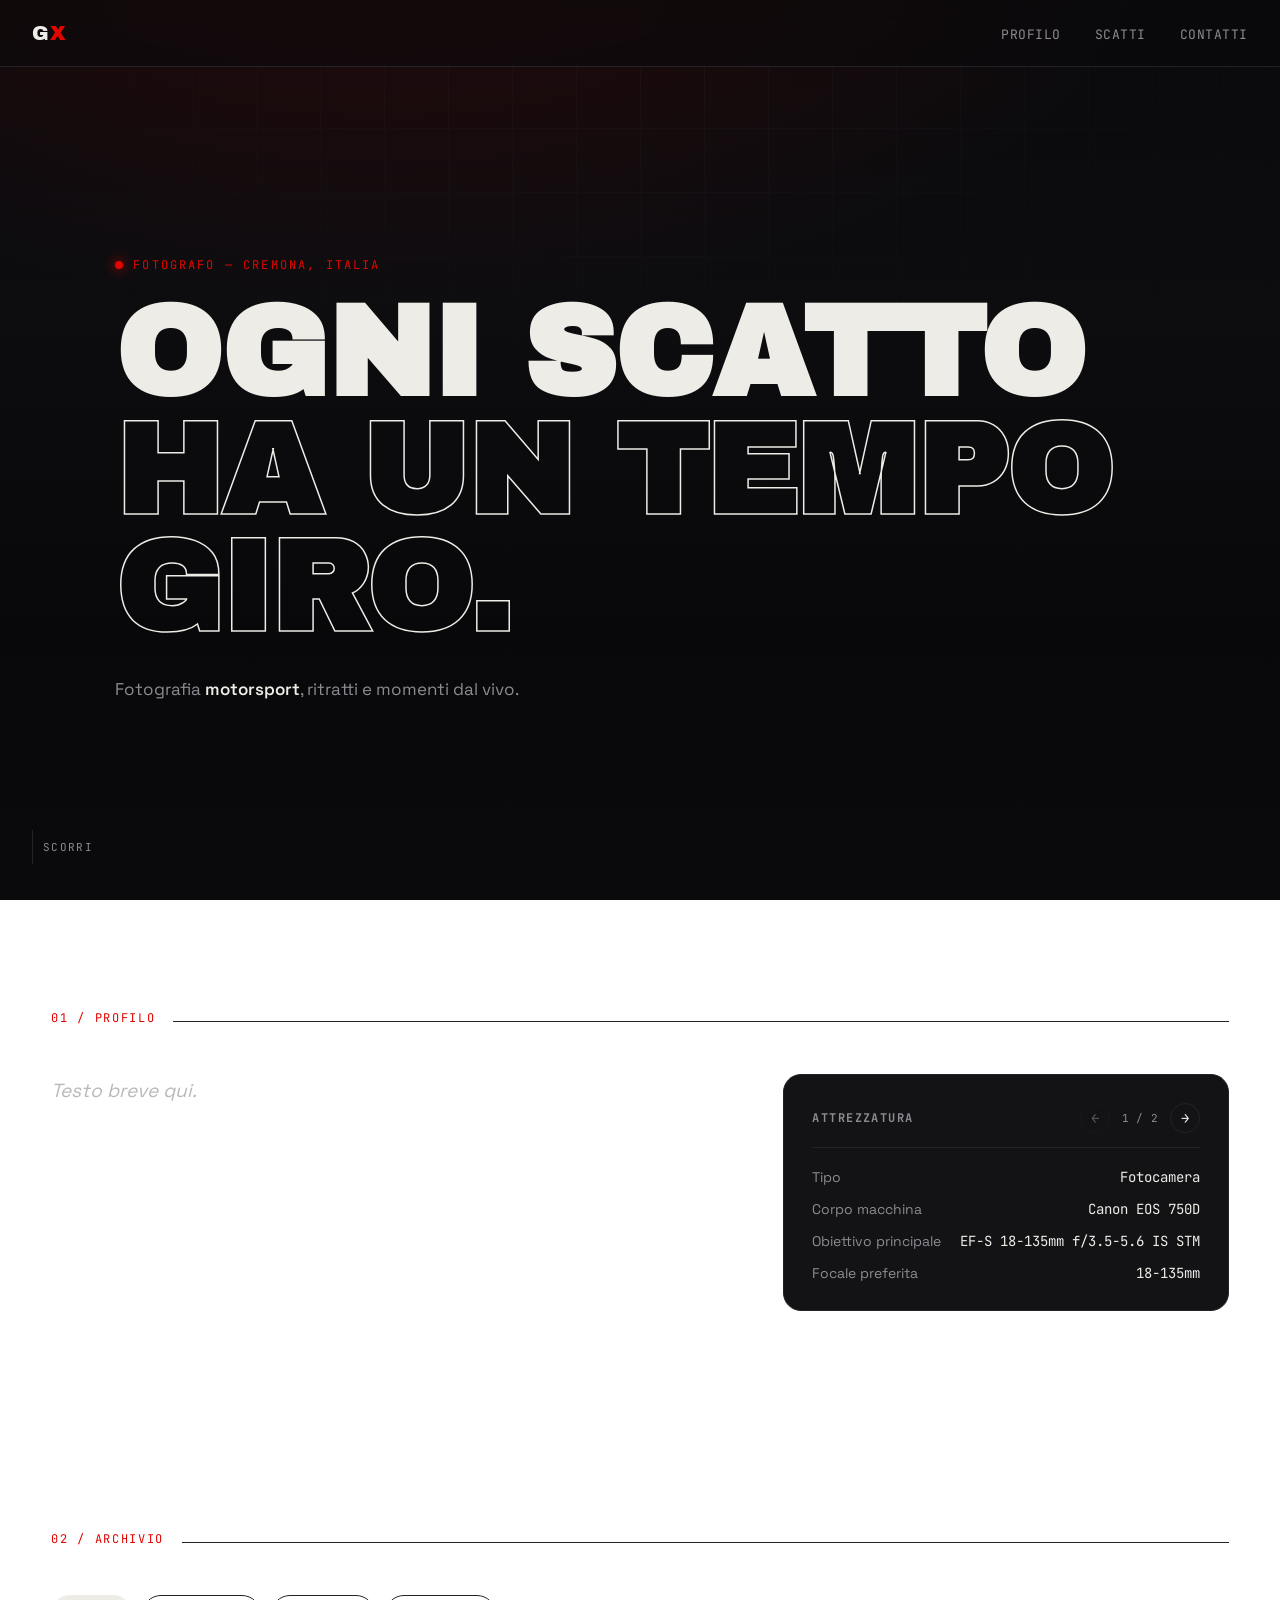
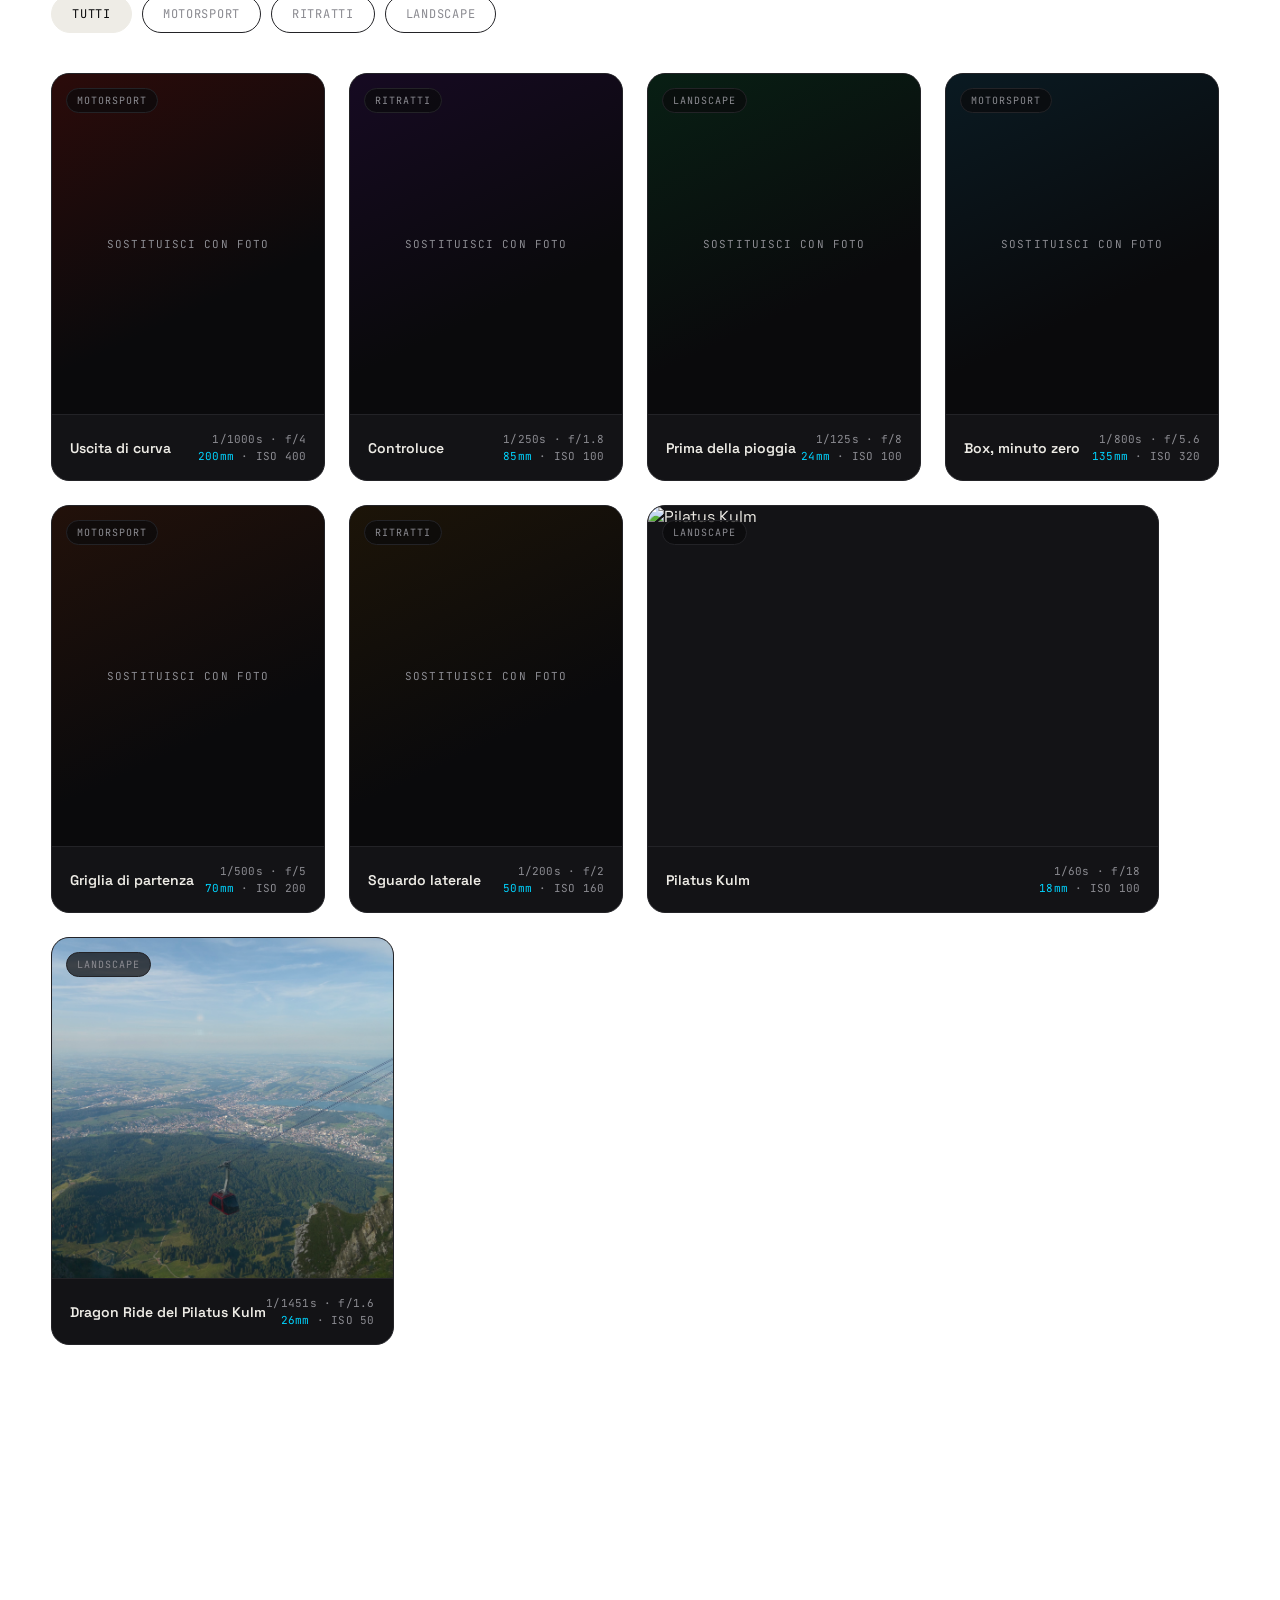
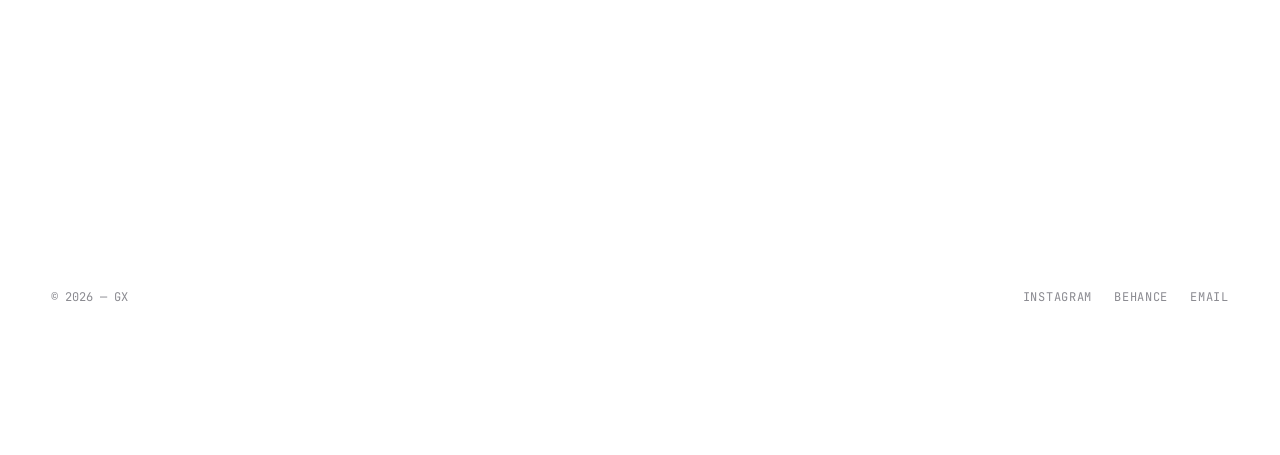
==== index.html @ de37e670 "Initial commit" ====
<!DOCTYPE html>
<html lang="it">
<head>
<meta charset="UTF-8">
<meta name="viewport" content="width=device-width, initial-scale=1.0">
<title>Portfolio — Fotografia</title>

<link rel="preconnect" href="https://fonts.googleapis.com">
<link rel="preconnect" href="https://fonts.gstatic.com" crossorigin>
<link href="https://fonts.googleapis.com/css2?family=Archivo+Black&family=Space+Grotesk:wght@400;500;600;700&family=JetBrains+Mono:wght@400;500;600&display=swap" rel="stylesheet">
<link rel="stylesheet" href="style.css">
</head>
<body>

<div class="track-lines"></div>

<header>
  <div class="logo">G<span>X</span></div>
  <nav>
    <ul>
      <li><a href="#about">Profilo</a></li>
      <li><a href="#gallery">Scatti</a></li>
      <li><a href="#contact">Contatti</a></li>
    </ul>
  </nav>
</header>

<section class="hero">
  <div class="container">
    <div class="hero-eyebrow mono">Fotografo — Cremona, Italia</div>
    <h1>Ogni scatto<br><span class="line2">ha un tempo giro.</span></h1>
    <p class="hero-sub">
      Fotografia <strong>motorsport</strong>, ritratti e momenti dal vivo.
    </p>
  </div>

  <div class="scroll-cue">
    <div class="bar"></div>
    Scorri
  </div>
</section>

<section id="about">
  <div class="container">
    <div class="sec-head">
      <span class="tag mono">01 / Profilo</span>
      <div class="rule"></div>
    </div>

    <div class="about-grid">
      <div class="about-text reveal">
        <p>Testo breve qui.</p>
      </div>

      <div class="specs reveal">
        <div class="specs-head">
          <h3>Attrezzatura</h3>
          <div class="specs-nav">
            <button id="prevGear" aria-label="Attrezzatura precedente">←</button>
            <span class="count mono"><span id="gearIndex">1</span> / <span id="gearTotal">3</span></span>
            <button id="nextGear" aria-label="Attrezzatura successiva">→</button>
          </div>
        </div>
        <ul>
          <li><span>Tipo</span><span id="gearTipo">—</span></li>
          <li><span>Corpo macchina</span><span id="gearCorpo">—</span></li>
          <li><span>Obiettivo principale</span><span id="gearObiettivo">—</span></li>
          <li><span>Focale preferita</span><span id="gearFocale">—</span></li>
        </ul>
      </div>
    </div>
  </div>
</section>

<section id="gallery">
  <div class="container">
    <div class="sec-head">
      <span class="tag mono">02 / Archivio</span>
      <div class="rule"></div>
    </div>

    <div class="filters">
      <button class="filter-btn active" data-filter="all">Tutti</button>
      <button class="filter-btn" data-filter="motorsport">Motorsport</button>
      <button class="filter-btn" data-filter="ritratti">Ritratti</button>
      <button class="filter-btn" data-filter="landscape">Landscape</button>
    </div>

    <div class="gallery">

      <div class="shot reveal" data-cat="motorsport">
        <div class="shot-frame">
          <div class="ph ph-1">Sostituisci con foto</div>
          <span class="shot-cat mono">Motorsport</span>
        </div>
        <div class="shot-exif">
          <span class="title">Uscita di curva</span>
          <span class="data mono">1/1000s · f/4<br><span class="hi">200mm</span> · ISO 400</span>
        </div>
      </div>

      <div class="shot reveal" data-cat="ritratti">
        <div class="shot-frame">
          <div class="ph ph-4">Sostituisci con foto</div>
          <span class="shot-cat mono">Ritratti</span>
        </div>
        <div class="shot-exif">
          <span class="title">Controluce</span>
          <span class="data mono">1/250s · f/1.8<br><span class="hi">85mm</span> · ISO 100</span>
        </div>
      </div>

      <div class="shot reveal" data-cat="landscape">
        <div class="shot-frame">
          <div class="ph ph-5">Sostituisci con foto</div>
          <span class="shot-cat mono">Landscape</span>
        </div>
        <div class="shot-exif">
          <span class="title">Prima della pioggia</span>
          <span class="data mono">1/125s · f/8<br><span class="hi">24mm</span> · ISO 100</span>
        </div>
      </div>

      <div class="shot reveal" data-cat="motorsport">
        <div class="shot-frame">
          <div class="ph ph-2">Sostituisci con foto</div>
          <span class="shot-cat mono">Motorsport</span>
        </div>
        <div class="shot-exif">
          <span class="title">Box, minuto zero</span>
          <span class="data mono">1/800s · f/5.6<br><span class="hi">135mm</span> · ISO 320</span>
        </div>
      </div>

      <div class="shot reveal" data-cat="motorsport">
        <div class="shot-frame">
          <div class="ph ph-6">Sostituisci con foto</div>
          <span class="shot-cat mono">Motorsport</span>
        </div>
        <div class="shot-exif">
          <span class="title">Griglia di partenza</span>
          <span class="data mono">1/500s · f/5<br><span class="hi">70mm</span> · ISO 200</span>
        </div>
      </div>

      <div class="shot reveal" data-cat="ritratti">
        <div class="shot-frame">
          <div class="ph ph-3">Sostituisci con foto</div>
          <span class="shot-cat mono">Ritratti</span>
        </div>
        <div class="shot-exif">
          <span class="title">Sguardo laterale</span>
          <span class="data mono">1/200s · f/2<br><span class="hi">50mm</span> · ISO 160</span>
        </div>
      </div>

      <div class="shot reveal" data-cat="landscape">
        <div class="shot-frame shot-frame--3x2">
          <img class="shot-img" src="images/pilatus-kulm.jpg" alt="Pilatus Kulm">
          <span class="shot-cat mono">Landscape</span>
        </div>
        <div class="shot-exif">
          <span class="title">Pilatus Kulm</span>
          <span class="data mono">1/60s · f/18<br><span class="hi">18mm</span> · ISO 100</span>
        </div>
      </div>

      <div class="shot reveal" data-cat="landscape">
        <div class="shot-frame shot-frame--3x4">
          <img class="shot-img" src="images/IMG_9635.jpeg" alt="Dragon Ride del Pilatus Kulm">
          <span class="shot-cat mono">Landscape</span>
        </div>
        <div class="shot-exif">
          <span class="title">Dragon Ride del Pilatus Kulm</span>
          <span class="data mono">1/1451s · f/1.6<br><span class="hi">26mm</span> · ISO 50</span>
        </div>
      </div>

    </div>
  </div>
</section>

<section id="contact">
  <div class="container">
    <div class="cta-strip reveal">
      <h3>Hai un evento o un'idea da fermare in uno scatto?</h3>
      <a class="btn" href="mailto:tuonome@email.com">Scrivimi →</a>
    </div>

    <footer>
      <span class="fmono">© 2026 — GX</span>
      <div class="socials">
        <a href="#">Instagram</a>
        <a href="#">Behance</a>
        <a href="#">Email</a>
      </div>
    </footer>
  </div>
</section>

<div class="lightbox" id="lightbox" aria-hidden="true">
  <button class="lightbox-close" id="lightboxClose" aria-label="Chiudi anteprima">✕</button>

  <div class="lightbox-stage" id="lightboxStage">
    <div class="lightbox-photo" id="lightboxPhoto">
      <img id="lightboxImg" src="" alt="" draggable="false">
      <span class="lightbox-watermark">GXGUKINAV</span>
    </div>
  </div>

  <ul class="lightbox-ctxmenu" id="lightboxCtxMenu" role="menu">
    <li role="menuitem" data-action="zoom-max">Zoom massimo</li>
    <li role="menuitem" data-action="zoom-reset">Reimposta zoom</li>
    <li role="menuitem" data-action="close" class="danger">Chiudi anteprima</li>
  </ul>

  <div class="lightbox-zoom mono">
    <button id="zoomOut" aria-label="Riduci zoom">−</button>
    <span class="zoom-level" id="zoomLevel">100%</span>
    <button id="zoomIn" aria-label="Aumenta zoom">+</button>
    <button class="zoom-reset" id="zoomReset">Reset</button>
  </div>
</div>

<script>
  // scroll reveal
  const revealEls = document.querySelectorAll('.reveal');
  const io = new IntersectionObserver((entries)=>{
    entries.forEach(e=>{
      if(e.isIntersecting){
        e.target.classList.add('in');
        io.unobserve(e.target);
      }
    });
  }, { threshold:0.15 });
  revealEls.forEach(el=>io.observe(el));

  // gallery filters
  const buttons = document.querySelectorAll('.filter-btn');
  const shots = document.querySelectorAll('.shot');
  buttons.forEach(btn=>{
    btn.addEventListener('click', ()=>{
      buttons.forEach(b=>b.classList.remove('active'));
      btn.classList.add('active');
      const filter = btn.dataset.filter;
      shots.forEach(shot=>{
        const show = filter === 'all' || shot.dataset.cat === filter;
        shot.style.display = show ? '' : 'none';
      });
    });
  });

  // equipment carousel — esempi, sostituisci con la tua attrezzatura reale
  const gear = [
    { tipo:'Fotocamera', corpo:'Canon EOS 750D', obiettivo:'EF-S 18-135mm f/3.5-5.6 IS STM', focale:'18-135mm' },
    { tipo:'Smartphone', corpo:'Apple iPhone 17', obiettivo:'Fotocamera principale (Wide)', focale:'26mm (1x)' }
  ];
  let gearIdx = 0;

  const gearTipo = document.getElementById('gearTipo');
  const gearCorpo = document.getElementById('gearCorpo');
  const gearObiettivo = document.getElementById('gearObiettivo');
  const gearFocale = document.getElementById('gearFocale');
  const gearIndexEl = document.getElementById('gearIndex');
  const gearTotalEl = document.getElementById('gearTotal');
  const prevBtn = document.getElementById('prevGear');
  const nextBtn = document.getElementById('nextGear');

  function renderGear(){
    const g = gear[gearIdx];
    gearTipo.textContent = g.tipo;
    gearCorpo.textContent = g.corpo;
    gearObiettivo.textContent = g.obiettivo;
    gearFocale.textContent = g.focale;
    gearIndexEl.textContent = gearIdx + 1;
    gearTotalEl.textContent = gear.length;
    prevBtn.disabled = gearIdx === 0;
    nextBtn.disabled = gearIdx === gear.length - 1;
  }

  prevBtn.addEventListener('click', ()=>{
    if(gearIdx > 0){ gearIdx--; renderGear(); }
  });
  nextBtn.addEventListener('click', ()=>{
    if(gearIdx < gear.length - 1){ gearIdx++; renderGear(); }
  });

  renderGear();

  // lightbox — anteprima foto a schermo intero
  const lightbox = document.getElementById('lightbox');
  const lightboxStage = document.getElementById('lightboxStage');
  const lightboxPhoto = document.getElementById('lightboxPhoto');
  const lightboxImg = document.getElementById('lightboxImg');
  const lightboxClose = document.getElementById('lightboxClose');
  const lightboxCtxMenu = document.getElementById('lightboxCtxMenu');
  const zoomInBtn = document.getElementById('zoomIn');
  const zoomOutBtn = document.getElementById('zoomOut');
  const zoomResetBtn = document.getElementById('zoomReset');
  const zoomLevelEl = document.getElementById('zoomLevel');

  const zoomLevels = [0.5, 0.75, 1, 1.25, 1.5, 2, 2.5, 3];
  let zoomIdx = 2; // 1 = 100%, cioè la foto adattata allo schermo
  let panX = 0, panY = 0;
  let isDragging = false;
  let dragStartX = 0, dragStartY = 0, dragStartPanX = 0, dragStartPanY = 0;

  function currentScale(){ return zoomLevels[zoomIdx]; }

  // limita il pan in modo che la foto non venga trascinata fuori dalla vista
  function clampPan(){
    const stageRect = lightboxStage.getBoundingClientRect();
    const s = currentScale();
    const dispW = lightboxPhoto.offsetWidth * s;
    const dispH = lightboxPhoto.offsetHeight * s;
    const maxX = Math.max(0, (dispW - stageRect.width) / 2);
    const maxY = Math.max(0, (dispH - stageRect.height) / 2);
    panX = Math.min(maxX, Math.max(-maxX, panX));
    panY = Math.min(maxY, Math.max(-maxY, panY));
  }

  function updateCursor(){
    if(isDragging){ lightboxPhoto.style.cursor = 'grabbing'; }
    else{ lightboxPhoto.style.cursor = currentScale() > 1 ? 'grab' : 'default'; }
  }

  function applyTransform(){
    lightboxPhoto.style.transform = `translate(${panX}px, ${panY}px) scale(${currentScale()})`;
    updateCursor();
  }

  function applyZoom(){
    clampPan();
    applyTransform();
    zoomLevelEl.textContent = Math.round(currentScale() * 100) + '%';
    zoomOutBtn.disabled = zoomIdx === 0;
    zoomInBtn.disabled = zoomIdx === zoomLevels.length - 1;
  }

  function setZoom(idx, resetPan = true){
    zoomIdx = Math.min(zoomLevels.length - 1, Math.max(0, idx));
    if(resetPan){ panX = 0; panY = 0; }
    applyZoom();
  }

  function openLightbox(src, alt){
    lightboxImg.src = src;
    lightboxImg.alt = alt || '';
    hideCtxMenu();
    lightbox.classList.add('active');
    lightbox.setAttribute('aria-hidden', 'false');
    document.body.style.overflow = 'hidden';
    // il contenitore prende l'aspect-ratio reale della foto, così il watermark
    // (posizionato in CSS dentro il contenitore) resta sempre sull'angolo giusto
    function ready(){
      lightboxPhoto.style.aspectRatio = `${lightboxImg.naturalWidth} / ${lightboxImg.naturalHeight}`;
      setZoom(2);
    }
    if(lightboxImg.complete && lightboxImg.naturalWidth){ ready(); }
    else{ lightboxImg.onload = ready; }
  }

  function closeLightbox(){
    lightbox.classList.remove('active');
    lightbox.setAttribute('aria-hidden', 'true');
    document.body.style.overflow = '';
    hideCtxMenu();
    setTimeout(()=>{ if(!lightbox.classList.contains('active')) lightboxImg.src = ''; }, 200);
  }

  // apre l'anteprima cliccando su un riquadro che contiene una foto reale
  document.querySelectorAll('.shot-frame').forEach(frame=>{
    const img = frame.querySelector('.shot-img');
    if(!img) return; // i placeholder senza foto non sono cliccabili
    frame.classList.add('is-clickable');
    frame.addEventListener('click', ()=> openLightbox(img.src, img.alt));
  });

  // click sul bordo "vuoto" (fuori dalla foto) chiude l'anteprima, come Google Drive
  lightbox.addEventListener('click', (e)=>{
    if(e.target === lightbox || e.target === lightboxStage) closeLightbox();
  });
  lightboxPhoto.addEventListener('click', (e)=> e.stopPropagation());
  lightboxClose.addEventListener('click', closeLightbox);

  document.addEventListener('keydown', (e)=>{
    if(!lightbox.classList.contains('active')) return;
    if(e.key === 'Escape') closeLightbox();
  });

  zoomInBtn.addEventListener('click', ()=>{
    if(zoomIdx < zoomLevels.length - 1) setZoom(zoomIdx + 1, false);
  });
  zoomOutBtn.addEventListener('click', ()=>{
    if(zoomIdx > 0) setZoom(zoomIdx - 1, false);
  });
  zoomResetBtn.addEventListener('click', ()=> setZoom(2));

  // trascinamento (drag) della foto quando è zoomata
  function dragStart(clientX, clientY){
    if(currentScale() <= 1) return;
    isDragging = true;
    dragStartX = clientX; dragStartY = clientY;
    dragStartPanX = panX; dragStartPanY = panY;
    updateCursor();
  }
  function dragMove(clientX, clientY){
    if(!isDragging) return;
    panX = dragStartPanX + (clientX - dragStartX);
    panY = dragStartPanY + (clientY - dragStartY);
    clampPan();
    applyTransform();
  }
  function dragEnd(){
    if(!isDragging) return;
    isDragging = false;
    updateCursor();
  }

  lightboxPhoto.addEventListener('mousedown', (e)=>{ dragStart(e.clientX, e.clientY); e.preventDefault(); });
  window.addEventListener('mousemove', (e)=> dragMove(e.clientX, e.clientY));
  window.addEventListener('mouseup', dragEnd);

  lightboxPhoto.addEventListener('touchstart', (e)=>{
    const t = e.touches[0];
    dragStart(t.clientX, t.clientY);
  }, { passive:true });
  lightboxPhoto.addEventListener('touchmove', (e)=>{
    if(!isDragging) return;
    const t = e.touches[0];
    dragMove(t.clientX, t.clientY);
    e.preventDefault();
  }, { passive:false });
  lightboxPhoto.addEventListener('touchend', dragEnd);

  window.addEventListener('resize', ()=>{ if(lightbox.classList.contains('active')){ clampPan(); applyTransform(); } });

  // menù contestuale custom al posto di quello nativo del browser
  function showCtxMenu(x, y){
    lightboxCtxMenu.style.display = 'block';
    lightboxCtxMenu.style.left = x + 'px';
    lightboxCtxMenu.style.top = y + 'px';
    requestAnimationFrame(()=>{
      const r = lightboxCtxMenu.getBoundingClientRect();
      let left = x, top = y;
      if(r.right > window.innerWidth) left -= (r.right - window.innerWidth + 8);
      if(r.bottom > window.innerHeight) top -= (r.bottom - window.innerHeight + 8);
      lightboxCtxMenu.style.left = Math.max(8, left) + 'px';
      lightboxCtxMenu.style.top = Math.max(8, top) + 'px';
    });
  }
  function hideCtxMenu(){ lightboxCtxMenu.style.display = 'none'; }

  lightboxPhoto.addEventListener('contextmenu', (e)=>{
    e.preventDefault();
    showCtxMenu(e.clientX, e.clientY);
  });
  lightboxCtxMenu.addEventListener('click', (e)=>{
    const action = e.target.dataset.action;
    if(!action) return;
    if(action === 'zoom-max') setZoom(zoomLevels.length - 1, false);
    if(action === 'zoom-reset') setZoom(2);
    if(action === 'close') closeLightbox();
    hideCtxMenu();
    e.stopPropagation();
  });
  document.addEventListener('click', hideCtxMenu);
  document.addEventListener('scroll', hideCtxMenu, true);
</script>

</body>
</html>
---- style.css ----
:root{
  --bg: #0a0a0c;
  --bg-alt: #131316;
  --ink: #eeece6;
  --ink-dim: #8b8b91;
  --line: #232327;
  --red: #e10600;
  --cyan: #00d4ff;
  --radius: 18px;
  --radius-sm: 10px;
}

*{ margin:0; padding:0; box-sizing:border-box; }

html{ scroll-behavior:smooth; }

body{
  background:
    radial-gradient(ellipse 60% 50% at 15% -10%, rgba(225,6,0,0.16), transparent 55%),
    radial-gradient(ellipse 55% 45% at 85% 8%, rgba(0,212,255,0.07), transparent 55%),
    radial-gradient(ellipse 70% 60% at 50% 110%, rgba(225,6,0,0.08), transparent 60%),
    linear-gradient(180deg, #0a0a0c 0%, #0d0d10 35%, #08080a 70%, #0a0a0c 100%);
  background-attachment:fixed;
  background-size:200% 200%, 200% 200%, 200% 200%, 100% 100%;
  animation:drift 24s ease-in-out infinite alternate;
  color:var(--ink);
  font-family:'Space Grotesk', sans-serif;
  overflow-x:hidden;
}

@keyframes drift{
  0%{ background-position:0% 0%, 100% 0%, 50% 100%, 0 0; }
  100%{ background-position:15% 10%, 80% 15%, 45% 90%, 0 0; }
}

::selection{ background:var(--red); color:#fff; }

/* ---------- utility ---------- */
.mono{ font-family:'JetBrains Mono', monospace; letter-spacing:0.02em; }
.container{ max-width:1600px; margin:0 auto; padding:0 clamp(24px, 4vw, 64px); }
.accent{ color:var(--red); }

.reveal{
  opacity:0;
  transform:translateY(28px);
  transition:opacity 0.8s ease, transform 0.8s ease;
}
.reveal.in{ opacity:1; transform:translateY(0); }

/* ---------- background grid ---------- */
.track-lines{
  position:fixed; inset:0; z-index:0; pointer-events:none;
  background-image:
    linear-gradient(var(--line) 1px, transparent 1px),
    linear-gradient(90deg, var(--line) 1px, transparent 1px);
  background-size: 64px 64px;
  opacity:0.35;
  mask-image: radial-gradient(ellipse 80% 60% at 50% 0%, #000 10%, transparent 75%);
}

/* ---------- nav ---------- */
header{
  position:fixed; top:0; left:0; right:0; z-index:50;
  display:flex; align-items:center; justify-content:space-between;
  padding:22px 32px;
  backdrop-filter: blur(10px);
  background:rgba(10,10,12,0.55);
  border-bottom:1px solid var(--line);
}
.logo{
  font-family:'Archivo Black', sans-serif;
  font-size:20px;
  letter-spacing:0.04em;
  text-transform:uppercase;
}
.logo span{ color:var(--red); }

nav ul{
  display:flex; gap:34px; list-style:none;
}
nav a{
  color:var(--ink-dim);
  text-decoration:none;
  font-size:13px;
  letter-spacing:0.04em;
  text-transform:uppercase;
  font-family:'JetBrains Mono', monospace;
  transition:color 0.25s ease;
  position:relative;
}
nav a:hover{ color:var(--ink); }
nav a::after{
  content:'';
  position:absolute; left:0; bottom:-6px;
  width:0; height:1px; background:var(--red);
  transition:width 0.25s ease;
}
nav a:hover::after{ width:100%; }

/* ---------- hero ---------- */
.hero{
  position:relative; z-index:1;
  min-height:100vh;
  display:flex; flex-direction:column; justify-content:center;
  padding:120px 32px 60px;
}
.hero-eyebrow{
  font-family:'JetBrains Mono', monospace;
  font-size:12px;
  color:var(--red);
  letter-spacing:0.18em;
  text-transform:uppercase;
  margin-bottom:22px;
  display:flex; align-items:center; gap:10px;
}
.hero-eyebrow::before{
  content:'';
  width:8px; height:8px; border-radius:50%;
  background:var(--red);
  box-shadow:0 0 12px var(--red);
  animation:pulse 1.6s infinite ease-in-out;
}
@keyframes pulse{
  0%,100%{ opacity:1; transform:scale(1); }
  50%{ opacity:0.4; transform:scale(0.75); }
}

.hero h1{
  font-family:'Archivo Black', sans-serif;
  font-size:clamp(52px, 10vw, 148px);
  line-height:0.92;
  text-transform:uppercase;
  letter-spacing:-0.01em;
  max-width:min(1200px, 82vw);
}
.hero h1 .line2{ color:transparent; -webkit-text-stroke:1.5px var(--ink); }

.hero-sub{
  margin-top:28px;
  max-width:520px;
  font-size:17px;
  line-height:1.6;
  color:var(--ink-dim);
  font-weight:400;
}
.hero-sub strong{ color:var(--ink); font-weight:600; }

.scroll-cue{
  position:absolute; bottom:36px; left:32px;
  display:flex; align-items:center; gap:10px;
  font-family:'JetBrains Mono', monospace;
  font-size:11px; color:var(--ink-dim);
  text-transform:uppercase; letter-spacing:0.12em;
}
.scroll-cue .bar{
  width:1px; height:34px; background:var(--line);
  position:relative; overflow:hidden;
}
.scroll-cue .bar::after{
  content:''; position:absolute; top:-34px; left:0;
  width:100%; height:34px; background:var(--red);
  animation:scrollmove 1.8s infinite ease-in-out;
}
@keyframes scrollmove{
  0%{ top:-34px; } 100%{ top:34px; }
}

/* ---------- section heading pattern ---------- */
.sec-head{
  display:flex; align-items:baseline; gap:18px;
  margin-bottom:48px;
}
.sec-head .tag{
  font-family:'JetBrains Mono', monospace;
  font-size:12px; color:var(--red);
  text-transform:uppercase; letter-spacing:0.14em;
  white-space:nowrap;
}
.sec-head .rule{
  flex:1; height:1px; background:var(--line);
}
.sec-head h2{
  font-family:'Archivo Black', sans-serif;
  font-size:clamp(28px,4vw,44px);
  text-transform:uppercase;
  letter-spacing:-0.01em;
}

section{ position:relative; z-index:1; padding:110px 0; }

/* ---------- about ---------- */
.about-grid{
  display:grid;
  grid-template-columns: 1.2fr 0.8fr;
  gap:64px;
  align-items:start;
}
.about-text p{
  font-size:19px;
  line-height:1.75;
  color:var(--ink-dim);
  font-style:italic;
  opacity:0.6;
}

/* ---------- equipment carousel ---------- */
.specs{
  border:1px solid var(--line);
  border-radius:var(--radius);
  padding:28px;
  background:var(--bg-alt);
}
.specs-head{
  display:flex; align-items:center; justify-content:space-between;
  margin-bottom:20px;
  padding-bottom:14px;
  border-bottom:1px solid var(--line);
}
.specs-head h3{
  font-family:'JetBrains Mono', monospace;
  font-size:12px;
  color:var(--ink-dim);
  text-transform:uppercase;
  letter-spacing:0.12em;
}
.specs-nav{ display:flex; align-items:center; gap:12px; }
.specs-nav .count{
  font-family:'JetBrains Mono', monospace;
  font-size:11px;
  color:var(--ink-dim);
}
.specs-nav button{
  width:30px; height:30px;
  border-radius:50%;
  border:1px solid var(--line);
  background:transparent;
  color:var(--ink);
  cursor:pointer;
  display:flex; align-items:center; justify-content:center;
  font-family:'JetBrains Mono', monospace;
  font-size:14px;
  transition:all 0.2s ease;
}
.specs-nav button:hover{ border-color:var(--red); color:var(--red); }
.specs-nav button:disabled{ opacity:0.3; cursor:default; }
.specs-nav button:disabled:hover{ border-color:var(--line); color:var(--ink); }

.specs ul{ list-style:none; display:flex; flex-direction:column; gap:14px; }
.specs li{
  display:flex; justify-content:space-between;
  font-size:14px;
}
.specs li span:first-child{ color:var(--ink-dim); }
.specs li span:last-child{
  font-family:'JetBrains Mono', monospace;
  color:var(--ink);
  text-align:right;
}

/* ---------- filters ---------- */
.filters{
  display:flex; gap:10px; margin-bottom:40px; flex-wrap:wrap;
}
.filter-btn{
  font-family:'JetBrains Mono', monospace;
  font-size:12px;
  text-transform:uppercase;
  letter-spacing:0.06em;
  color:var(--ink-dim);
  background:transparent;
  border:1px solid var(--line);
  padding:10px 20px;
  border-radius:100px;
  cursor:pointer;
  transition:all 0.25s ease;
}
.filter-btn:hover{ color:var(--ink); border-color:#3a3a40; }
.filter-btn.active{
  color:#0a0a0c; background:var(--ink); border-color:var(--ink);
}

/* ---------- gallery ---------- */
.gallery{
  display:flex;
  flex-wrap:wrap;
  align-items:flex-start;
  gap:24px;
}
.shot{
  flex:0 0 auto;
  display:flex;
  flex-direction:column;
  width:fit-content;
  border-radius:var(--radius);
  overflow:hidden;
  border:1px solid var(--line);
  background:var(--bg-alt);
  transition:transform 0.35s ease, border-color 0.35s ease;
}
.shot:hover{ transform:translateY(-6px); border-color:#3a3a40; }

.shot-frame{
  height:340px;
  width:auto;
  aspect-ratio:4/5;
  position:relative;
  overflow:hidden;
}
/* modificatori per adattare il riquadro all'orientamento reale della foto */
.shot-frame--3x2{ aspect-ratio:3/2; } /* orizzontale */
.shot-frame--2x3{ aspect-ratio:2/3; } /* verticale */
.shot-frame--3x4{ aspect-ratio:3/4; } /* verticale (es. smartphone) */
/* placeholder art - swap with <img> when real photos are ready */
.shot-frame .ph{
  position:absolute; inset:0;
  display:flex; align-items:center; justify-content:center;
  font-family:'JetBrains Mono', monospace;
  font-size:11px;
  color:var(--ink-dim);
  text-transform:uppercase;
  letter-spacing:0.1em;
  transition:transform 0.6s ease;
}
.shot:hover .ph{ transform:scale(1.06); }

.shot-frame .shot-img{
  position:absolute; inset:0;
  width:100%; height:100%;
  object-fit:cover;
  transition:transform 0.6s ease;
}
.shot:hover .shot-img{ transform:scale(1.06); }

.ph-1{ background:linear-gradient(155deg,#2b0b0a,#0a0a0c 65%); }
.ph-2{ background:linear-gradient(155deg,#0a1a22,#0a0a0c 65%); }
.ph-3{ background:linear-gradient(155deg,#1c1408,#0a0a0c 65%); }
.ph-4{ background:linear-gradient(155deg,#160a22,#0a0a0c 65%); }
.ph-5{ background:linear-gradient(155deg,#081f14,#0a0a0c 65%); }
.ph-6{ background:linear-gradient(155deg,#22110a,#0a0a0c 65%); }

.shot-cat{
  position:absolute; top:14px; left:14px;
  font-family:'JetBrains Mono', monospace;
  font-size:10px; letter-spacing:0.1em; text-transform:uppercase;
  background:rgba(10,10,12,0.7);
  border:1px solid var(--line);
  padding:5px 10px;
  border-radius:100px;
  color:var(--ink-dim);
}

.shot-exif{
  padding:16px 18px;
  display:flex; justify-content:space-between; align-items:center;
  border-top:1px solid var(--line);
}
.shot-exif .title{
  font-size:14px; font-weight:600;
}
.shot-exif .data{
  font-family:'JetBrains Mono', monospace;
  font-size:11px; color:var(--ink-dim);
  text-align:right; line-height:1.5;
}
.shot-exif .data .hi{ color:var(--cyan); }

/* ---------- cta / contatti ---------- */
.cta-strip{
  border-top:1px solid var(--line);
  border-bottom:1px solid var(--line);
  padding:70px 0;
  display:flex; align-items:center; justify-content:space-between;
  flex-wrap:wrap; gap:24px;
}
.cta-strip h3{
  font-family:'Archivo Black', sans-serif;
  font-size:clamp(26px,4vw,42px);
  text-transform:uppercase;
  max-width:560px;
  line-height:1.05;
}
.btn{
  font-family:'JetBrains Mono', monospace;
  font-size:13px;
  text-transform:uppercase;
  letter-spacing:0.08em;
  color:#0a0a0c;
  background:var(--ink);
  padding:16px 30px;
  border-radius:100px;
  text-decoration:none;
  white-space:nowrap;
  display:inline-flex; align-items:center; gap:10px;
  transition:background 0.25s ease, transform 0.25s ease;
}
.btn:hover{ background:var(--red); color:#fff; transform:translateY(-2px); }

/* ---------- footer / contatti ---------- */
footer{
  border-top:none;
  padding:50px 0 40px;
  display:flex; justify-content:space-between; align-items:center;
  flex-wrap:wrap; gap:16px;
}
footer .fmono{
  font-family:'JetBrains Mono', monospace;
  font-size:12px; color:var(--ink-dim);
}
.socials{ display:flex; gap:22px; }
.socials a{
  color:var(--ink-dim); text-decoration:none;
  font-family:'JetBrains Mono', monospace;
  font-size:12px; text-transform:uppercase; letter-spacing:0.06em;
  transition:color 0.25s ease;
}
.socials a:hover{ color:var(--red); }

/* ---------- lightbox / anteprima foto ---------- */
.shot-frame.is-clickable{ cursor:zoom-in; }

.lightbox{
  position:fixed;
  inset:0;
  z-index:1000;
  display:flex;
  align-items:center;
  justify-content:center;
  background:rgba(6,6,8,0.94);
  backdrop-filter:blur(6px);
  opacity:0;
  visibility:hidden;
  transition:opacity 0.2s ease, visibility 0.2s ease;
}
.lightbox.active{
  opacity:1;
  visibility:visible;
}

.lightbox-close{
  position:absolute;
  top:24px; left:24px;
  z-index:1002;
  width:44px; height:44px;
  border-radius:50%;
  border:1px solid var(--line);
  background:rgba(19,19,22,0.7);
  color:var(--ink);
  font-size:16px;
  cursor:pointer;
  display:flex; align-items:center; justify-content:center;
  transition:border-color 0.2s ease, color 0.2s ease;
}
.lightbox-close:hover{ border-color:var(--red); color:var(--red); }

/* area cliccabile: il "vuoto" attorno alla foto chiude l'anteprima */
.lightbox-stage{
  position:relative;
  width:100%;
  height:100%;
  display:flex;
  align-items:center;
  justify-content:center;
  box-sizing:border-box;
  padding:clamp(28px, 8vw, 120px);
  cursor:pointer;
}

.lightbox-photo{
  position:relative;
  max-width:100%;
  max-height:100%;
  transition:transform 0.2s ease;
}
.lightbox-photo:active{ transition:none; }

.lightbox-photo img{
  display:block;
  width:100%;
  height:100%;
  object-fit:cover; /* il rapporto è già corretto grazie all'aspect-ratio impostato via JS */
  border-radius:10px;
  box-shadow:0 30px 80px rgba(0,0,0,0.55);
  user-select:none;
  -webkit-user-drag:none;
  pointer-events:none; /* click/drag/tasto destro li gestiamo sul contenitore */
}

.lightbox-watermark{
  position:absolute;
  right:16px; bottom:16px;
  pointer-events:none;
  color:#ffffff;
  opacity:0.45;
  font-family:'JetBrains Mono', monospace;
  font-size:11px;
  letter-spacing:0.14em;
  text-transform:uppercase;
  text-shadow:0 1px 4px rgba(0,0,0,0.7);
  white-space:nowrap;
}

.lightbox-ctxmenu{
  position:fixed;
  z-index:1003;
  display:none;
  list-style:none;
  min-width:200px;
  padding:6px;
  margin:0;
  border-radius:12px;
  border:1px solid var(--line);
  background:rgba(19,19,22,0.97);
  backdrop-filter:blur(8px);
  box-shadow:0 24px 60px rgba(0,0,0,0.55);
}
.lightbox-ctxmenu li{
  padding:11px 14px;
  font-family:'JetBrains Mono', monospace;
  font-size:12px;
  letter-spacing:0.03em;
  color:var(--ink);
  border-radius:8px;
  cursor:pointer;
  transition:background 0.15s ease;
}
.lightbox-ctxmenu li:hover{ background:rgba(255,255,255,0.07); }
.lightbox-ctxmenu li.danger{ color:var(--red); }
.lightbox-ctxmenu li.danger:hover{ background:rgba(225,6,0,0.12); }

.lightbox-zoom{
  position:absolute;
  bottom:28px; left:50%;
  transform:translateX(-50%);
  z-index:1002;
  display:flex; align-items:center; gap:12px;
  background:rgba(19,19,22,0.75);
  border:1px solid var(--line);
  padding:8px 14px;
  border-radius:100px;
  backdrop-filter:blur(4px);
}
.lightbox-zoom button{
  width:28px; height:28px;
  border-radius:50%;
  border:1px solid var(--line);
  background:transparent;
  color:var(--ink);
  cursor:pointer;
  font-size:14px;
  display:flex; align-items:center; justify-content:center;
  transition:all 0.2s ease;
}
.lightbox-zoom button:hover{ border-color:var(--red); color:var(--red); }
.lightbox-zoom button:disabled{ opacity:0.3; cursor:default; }
.lightbox-zoom button:disabled:hover{ border-color:var(--line); color:var(--ink); }
.lightbox-zoom .zoom-level{
  font-size:11px; color:var(--ink-dim); min-width:38px; text-align:center;
}
.lightbox-zoom .zoom-reset{
  width:auto; border-radius:100px; padding:0 12px;
  font-size:10px; text-transform:uppercase; letter-spacing:0.06em;
}

/* ---------- responsive ---------- */
@media(min-width:1600px){
  .hero h1{ font-size:clamp(52px, 9vw, 190px); max-width:1400px; }
}
@media(max-width:900px){
  nav ul{ display:none; }
  .about-grid{ grid-template-columns:1fr; }
  .shot-frame{ height:260px; }
}
@media(max-width:560px){
  .gallery{ flex-direction:column; }
  .shot{ width:100%; }
  .shot-frame{ width:100%; height:auto; }
}

@media (prefers-reduced-motion: reduce){
  *{ animation:none !important; transition:none !important; }
  .reveal{ opacity:1; transform:none; }
}
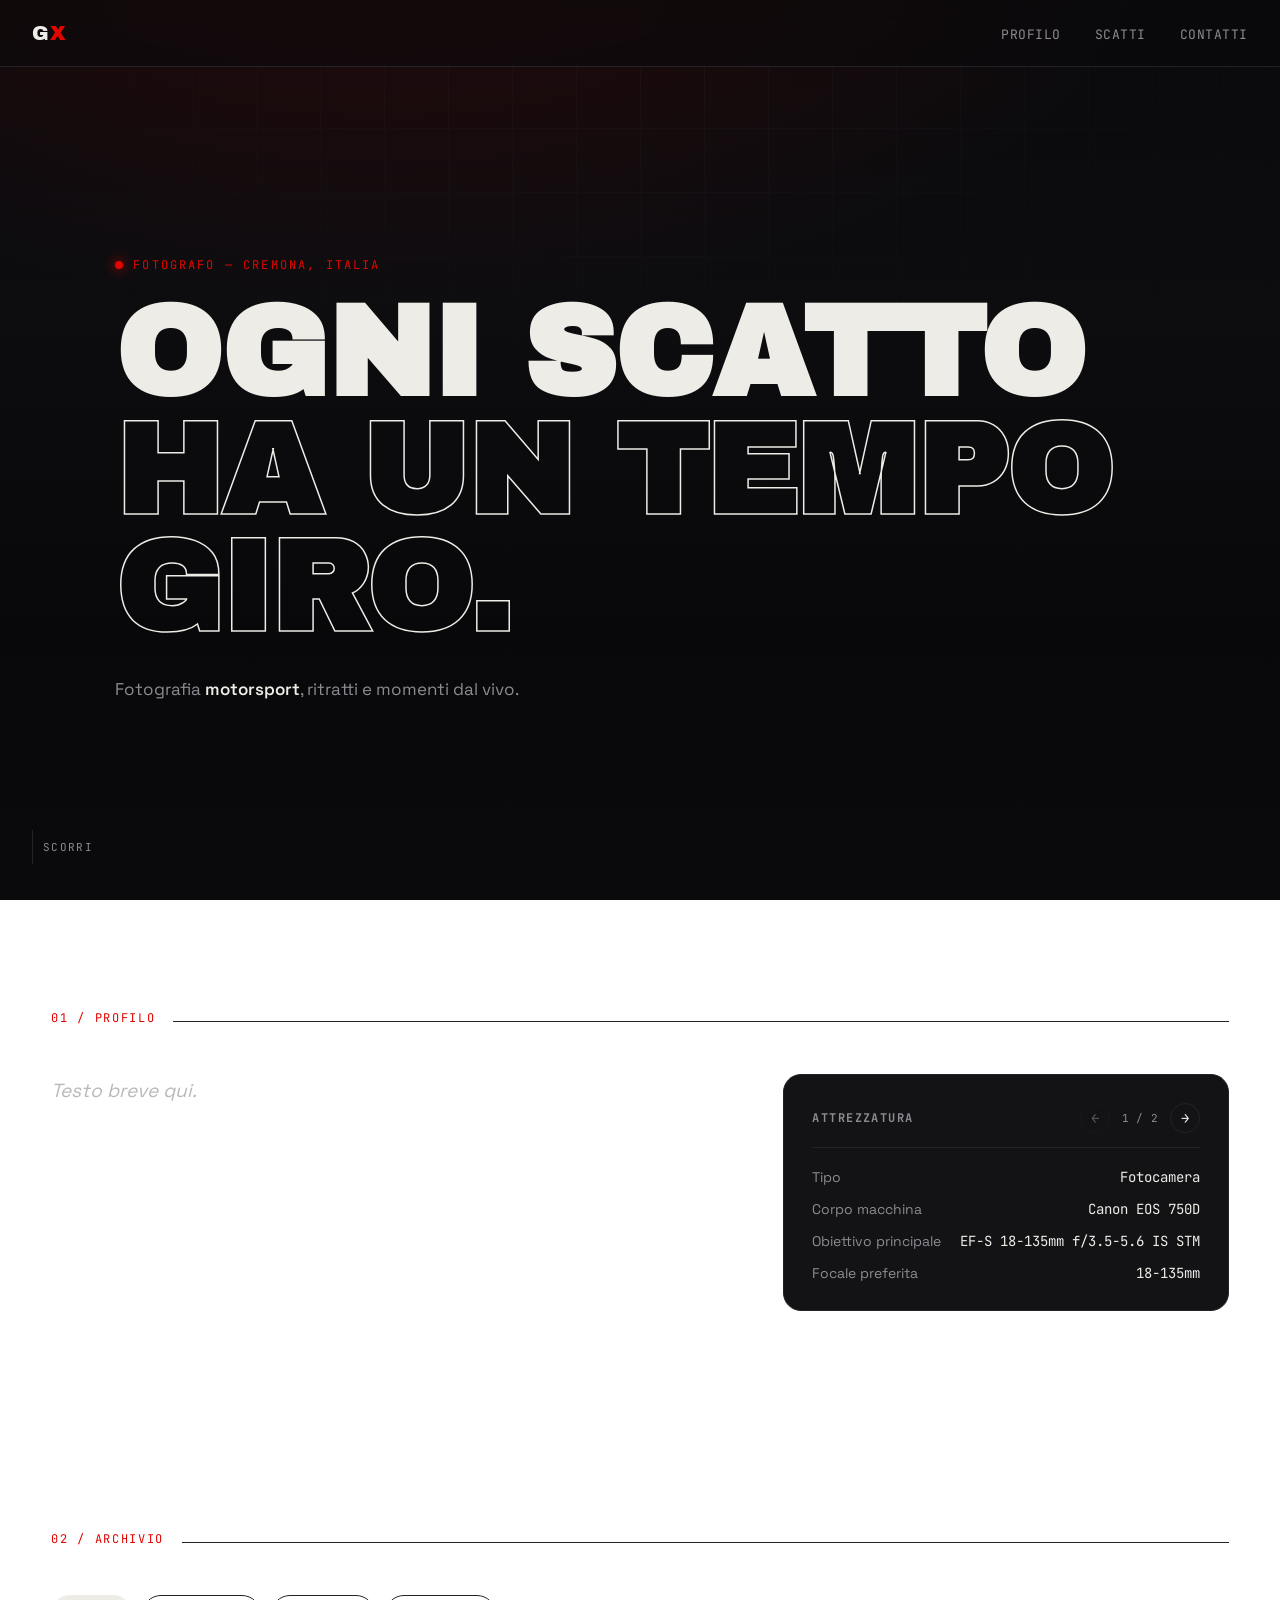
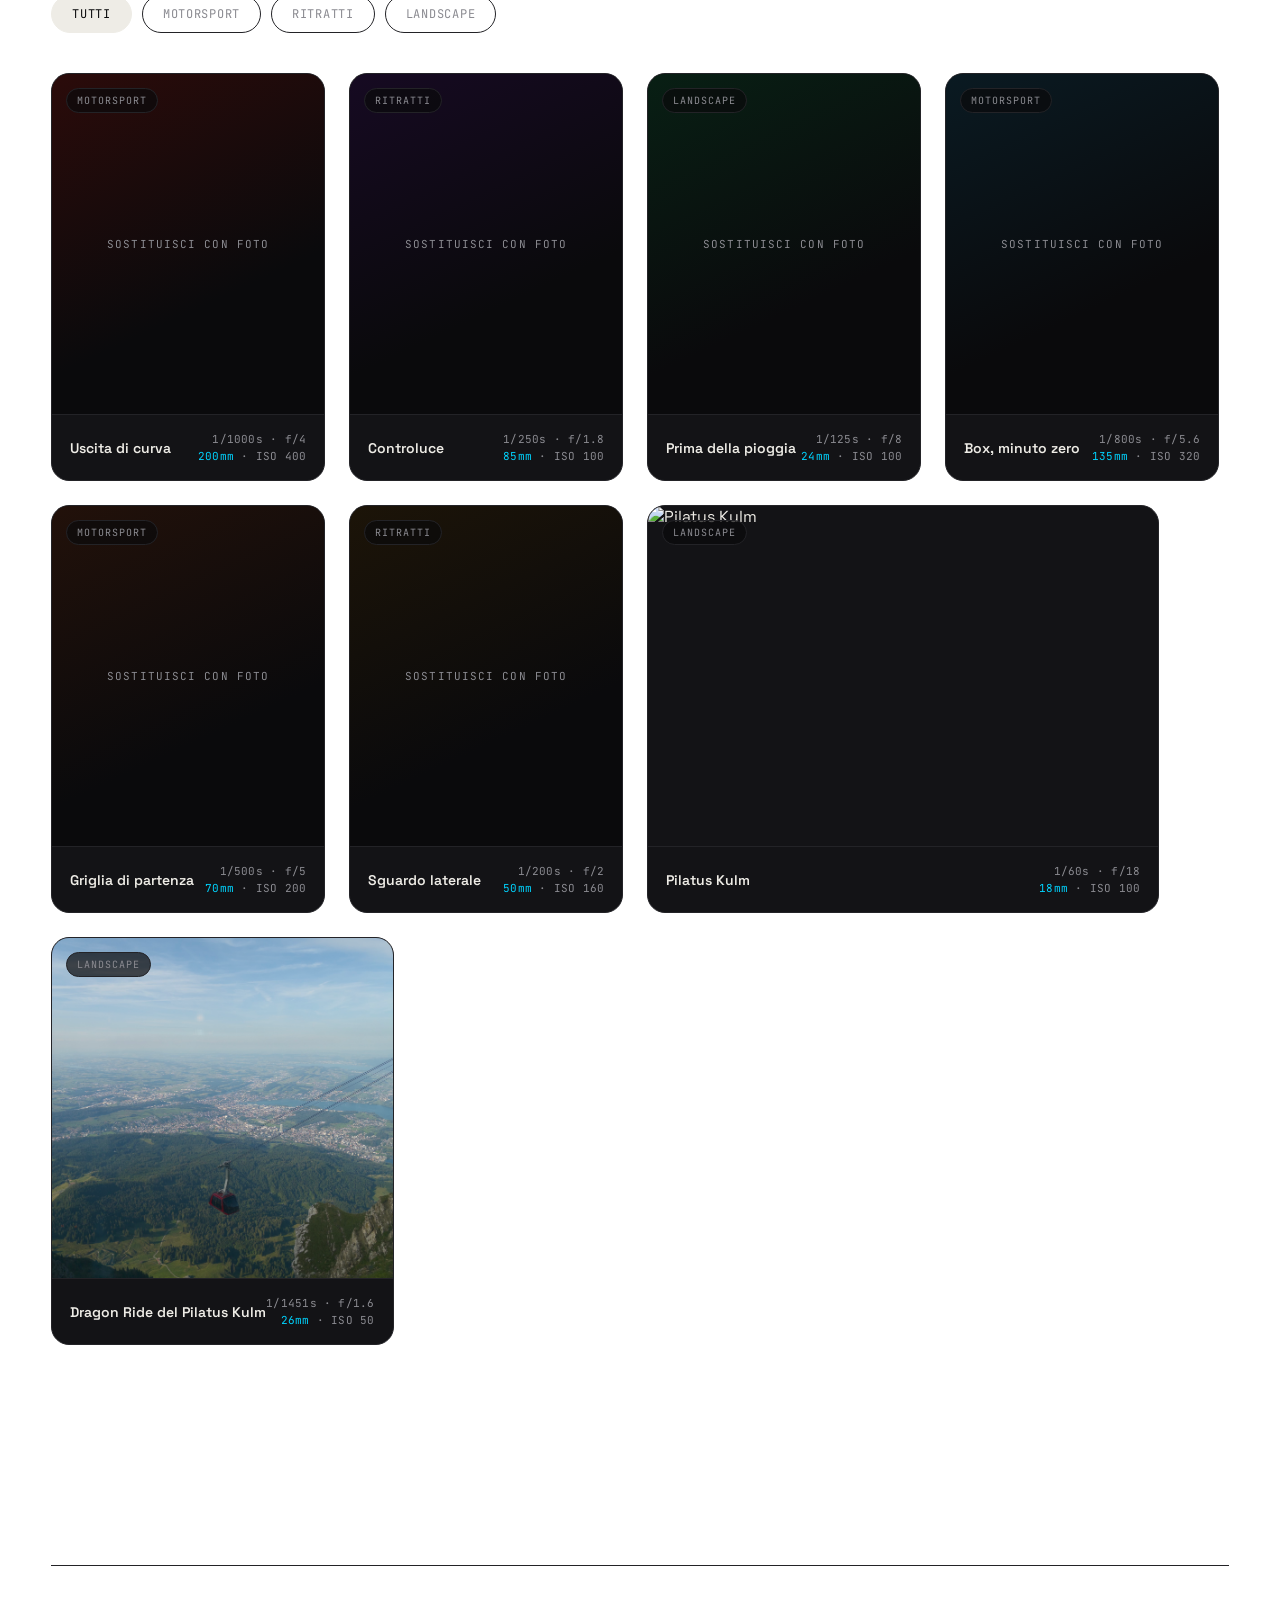
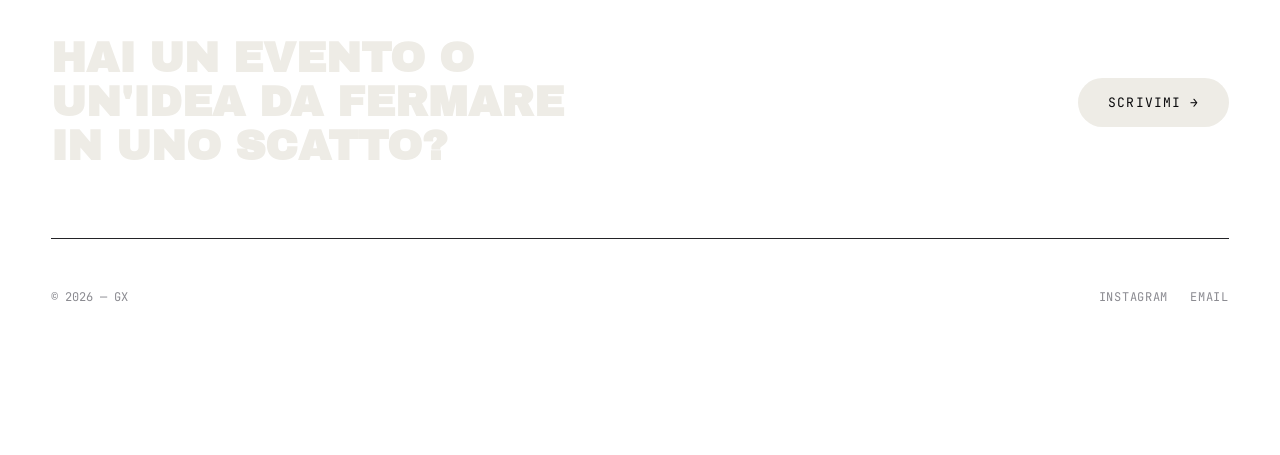
==== commit 8ab8c4fe: "EXIF Metadata Menu + Backup V1 Aggiunto menu metadata EXIF e corretti i contatti (IG, mail) + Backup" ====
--- a/index.html
+++ b/index.html
@@ -155,7 +155,7 @@
       </div>
 
       <div class="shot reveal" data-cat="landscape">
-        <div class="shot-frame shot-frame--3x2">
+        <div class="shot-frame shot-frame--3x2" data-camera="Canon EOS 750D" data-resolution="6000 × 4000" data-flash="No, disattivato" data-shutter="1/60s" data-aperture="f/18" data-focal="18mm" data-iso="100">
           <img class="shot-img" src="images/pilatus-kulm.jpg" alt="Pilatus Kulm">
           <span class="shot-cat mono">Landscape</span>
         </div>
@@ -166,7 +166,7 @@
       </div>
 
       <div class="shot reveal" data-cat="landscape">
-        <div class="shot-frame shot-frame--3x4">
+        <div class="shot-frame shot-frame--3x4" data-camera="Apple iPhone 17" data-resolution="3024 × 4032" data-flash="No, disattivato" data-shutter="1/1451s" data-aperture="f/1.6" data-focal="26mm" data-iso="50">
           <img class="shot-img" src="images/IMG_9635.jpeg" alt="Dragon Ride del Pilatus Kulm">
           <span class="shot-cat mono">Landscape</span>
         </div>
@@ -184,15 +184,14 @@
   <div class="container">
     <div class="cta-strip reveal">
       <h3>Hai un evento o un'idea da fermare in uno scatto?</h3>
-      <a class="btn" href="mailto:tuonome@email.com">Scrivimi →</a>
+      <a class="btn" href="mailto:gxalternative1@gmail.com">Scrivimi →</a>
     </div>
 
     <footer>
       <span class="fmono">© 2026 — GX</span>
       <div class="socials">
-        <a href="#">Instagram</a>
-        <a href="#">Behance</a>
-        <a href="#">Email</a>
+        <a href="https://www.instagram.com/its_gxgukinav/" target="_blank" rel="noopener">Instagram</a>
+        <a href="mailto:gxalternative1@gmail.com">Email</a>
       </div>
     </footer>
   </div>
@@ -214,11 +213,20 @@
     <li role="menuitem" data-action="close" class="danger">Chiudi anteprima</li>
   </ul>
 
+  <aside class="lightbox-info" id="lightboxInfo" aria-hidden="true">
+    <div class="info-head">
+      <h3>Metadata EXIF</h3>
+      <button id="infoClose" aria-label="Chiudi info">✕</button>
+    </div>
+    <ul class="info-list" id="infoList"></ul>
+  </aside>
+
   <div class="lightbox-zoom mono">
     <button id="zoomOut" aria-label="Riduci zoom">−</button>
     <span class="zoom-level" id="zoomLevel">100%</span>
     <button id="zoomIn" aria-label="Aumenta zoom">+</button>
     <button class="zoom-reset" id="zoomReset">Reset</button>
+    <button class="zoom-info" id="zoomInfo" aria-label="Informazioni foto">i</button>
   </div>
 </div>
 
@@ -298,6 +306,34 @@
   const zoomOutBtn = document.getElementById('zoomOut');
   const zoomResetBtn = document.getElementById('zoomReset');
   const zoomLevelEl = document.getElementById('zoomLevel');
+  const lightboxInfo = document.getElementById('lightboxInfo');
+const infoList = document.getElementById('infoList');
+const zoomInfoBtn = document.getElementById('zoomInfo');
+const infoCloseBtn = document.getElementById('infoClose');
+
+function renderInfo(d){
+  const rows = [
+    ['Fotocamera', d.camera],
+    ['Risoluzione', d.resolution],
+    ['Tempo di scatto', d.shutter],
+    ['Diaframma', d.aperture],
+    ['ISO', d.iso],
+    ['Lunghezza focale', d.focal],
+    ['Flash', d.flash]
+  ];
+  infoList.innerHTML = rows
+    .filter(r => r[1])
+    .map(r => `<li><span>${r[0]}</span><span>${r[1]}</span></li>`)
+    .join('');
+}
+
+function setInfo(open){
+  lightbox.classList.toggle('info-open', open);
+  lightboxInfo.setAttribute('aria-hidden', open ? 'false' : 'true');
+}
+
+zoomInfoBtn.addEventListener('click', ()=> setInfo(!lightbox.classList.contains('info-open')));
+infoCloseBtn.addEventListener('click', ()=> setInfo(false));
 
   const zoomLevels = [0.5, 0.75, 1, 1.25, 1.5, 2, 2.5, 3];
   let zoomIdx = 2; // 1 = 100%, cioè la foto adattata allo schermo
@@ -340,10 +376,12 @@
   function setZoom(idx, resetPan = true){
     zoomIdx = Math.min(zoomLevels.length - 1, Math.max(0, idx));
     if(resetPan){ panX = 0; panY = 0; }
+    setInfo(false); // zoomando, il pannello info si chiude
     applyZoom();
   }
 
-  function openLightbox(src, alt){
+  function openLightbox(src, alt, data){
+    renderInfo(data || {});
     lightboxImg.src = src;
     lightboxImg.alt = alt || '';
     hideCtxMenu();
@@ -366,6 +404,7 @@
     document.body.style.overflow = '';
     hideCtxMenu();
     setTimeout(()=>{ if(!lightbox.classList.contains('active')) lightboxImg.src = ''; }, 200);
+    setInfo(false);
   }
 
   // apre l'anteprima cliccando su un riquadro che contiene una foto reale
@@ -373,7 +412,7 @@
     const img = frame.querySelector('.shot-img');
     if(!img) return; // i placeholder senza foto non sono cliccabili
     frame.classList.add('is-clickable');
-    frame.addEventListener('click', ()=> openLightbox(img.src, img.alt));
+    frame.addEventListener('click', ()=> openLightbox(img.src, img.alt, frame.dataset));
   });
 
   // click sul bordo "vuoto" (fuori dalla foto) chiude l'anteprima, come Google Drive
--- a/style.css
+++ b/style.css
@@ -561,6 +561,71 @@
   font-size:10px; text-transform:uppercase; letter-spacing:0.06em;
 }
 
+/* ---------- pannello info (stile Drive) ---------- */
+.lightbox-zoom .zoom-info{
+  font-family:Georgia, serif; font-style:italic; font-size:15px;
+}
+.lightbox-info{
+  position:absolute;
+  top:50%; right:clamp(16px, 3vw, 40px);
+  width:300px; max-height:70%;
+  z-index:1002;
+  background:rgba(19,19,22,0.97);
+  border:1px solid var(--line);
+  border-radius:var(--radius);
+  box-shadow:0 24px 60px rgba(0,0,0,0.55);
+  backdrop-filter:blur(8px);
+  padding:20px 22px;
+  overflow-y:auto;
+  opacity:0;
+  visibility:hidden;
+  transform:translateY(-50%) scale(0.96);
+  transition:opacity 0.2s ease, transform 0.2s ease, visibility 0.2s ease;
+}
+.lightbox.info-open .lightbox-info{
+  opacity:1; visibility:visible;
+  transform:translateY(-50%) scale(1);
+}
+
+.info-head{
+  display:flex; align-items:center; justify-content:space-between;
+  padding-bottom:16px; margin-bottom:8px;
+  border-bottom:1px solid var(--line);
+}
+.info-head h3{
+  font-family:'JetBrains Mono', monospace;
+  font-size:13px; font-weight:600;
+  color:var(--ink);
+  text-transform:uppercase; letter-spacing:0.12em;
+}
+.info-head button{
+  width:30px; height:30px; border-radius:50%;
+  border:1px solid var(--line); background:transparent;
+  color:var(--ink); cursor:pointer; font-size:13px;
+  transition:all 0.2s ease;
+}
+.info-head button:hover{ border-color:var(--red); color:var(--red); }
+
+.info-list{ list-style:none; }
+.info-list li{
+  display:flex; justify-content:space-between; gap:16px;
+  padding:14px 0;
+  border-bottom:1px solid var(--line);
+  font-family:'JetBrains Mono', monospace;
+  font-size:12px;
+}
+.info-list li span:first-child{ color:var(--ink-dim); }
+.info-list li span:last-child{ color:var(--ink); text-align:right; }
+
+@media(max-width:700px){
+  .lightbox-info{
+    top:auto; bottom:84px;
+    left:16px; right:16px; width:auto;
+    transform:translateY(12px) scale(0.98);
+  }
+  .lightbox.info-open .lightbox-info{ transform:translateY(0) scale(1); }
+}
+
 /* ---------- responsive ---------- */
 @media(min-width:1600px){
   .hero h1{ font-size:clamp(52px, 9vw, 190px); max-width:1400px; }
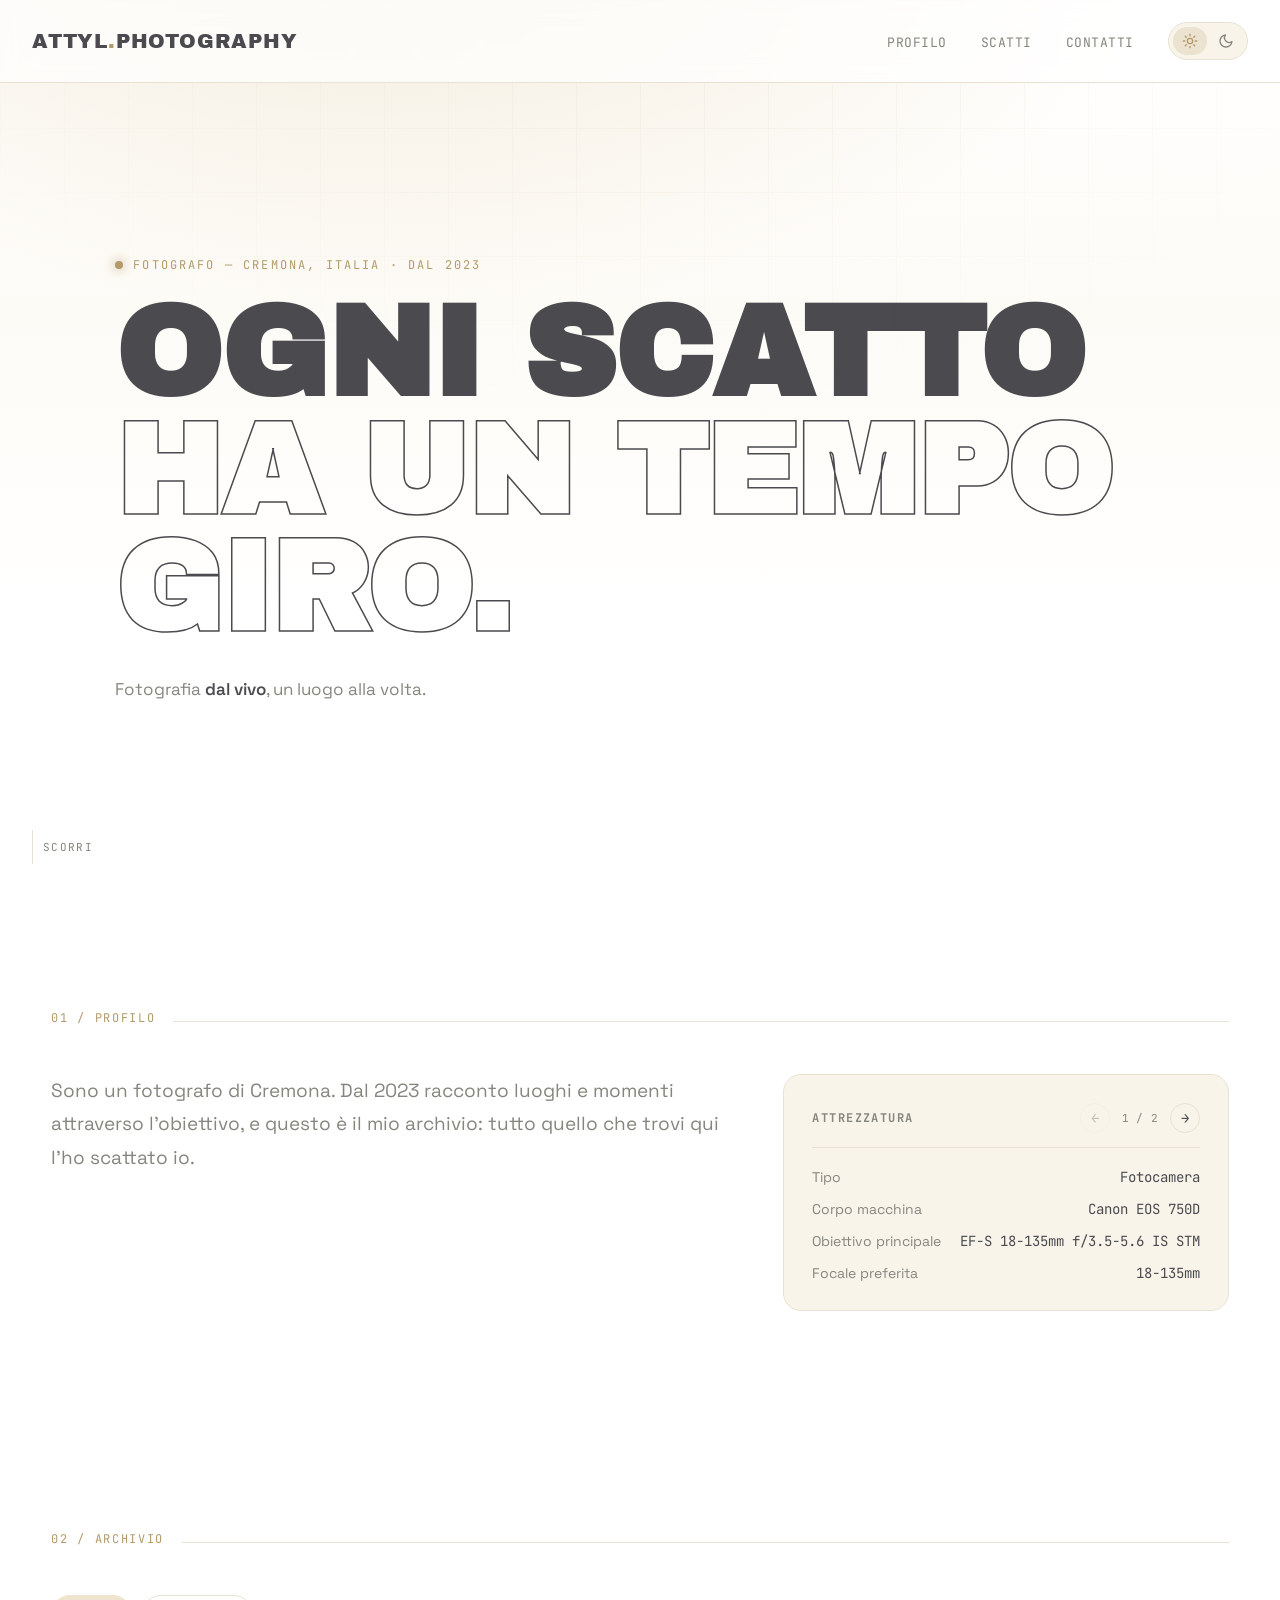
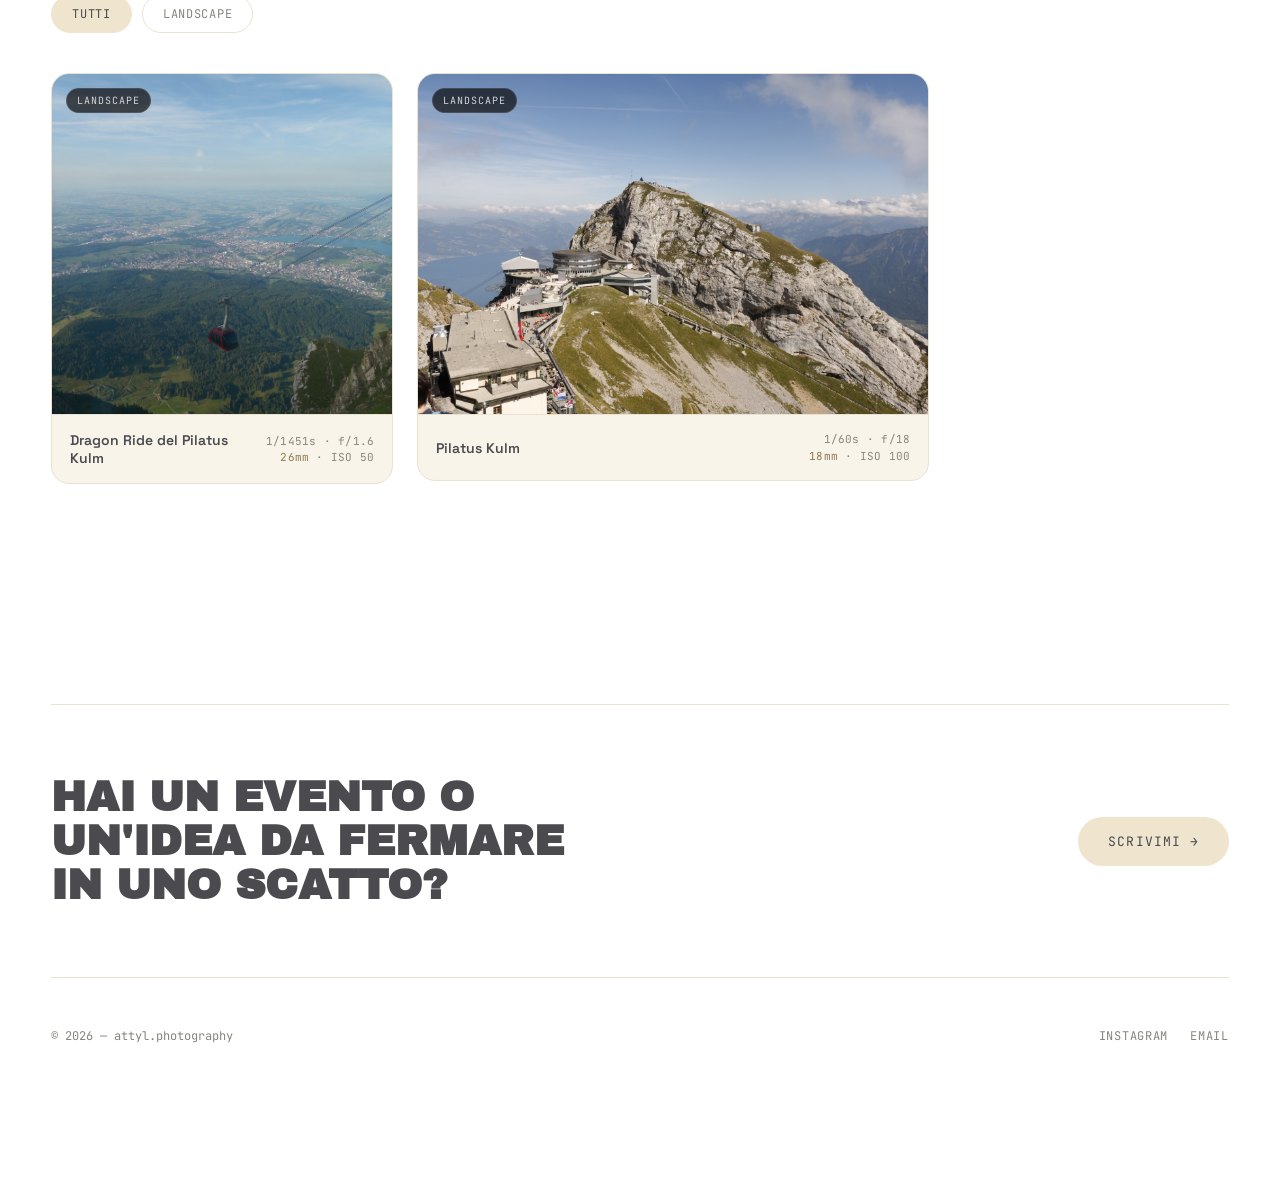
==== commit daa716fb: "Rebrand attyl.photography, galleria automatica e tema chiaro/scuro - Backup della versione precedent" ====
--- a/index.html
+++ b/index.html
@@ -3,7 +3,8 @@
 <head>
 <meta charset="UTF-8">
 <meta name="viewport" content="width=device-width, initial-scale=1.0">
-<title>Portfolio — Fotografia</title>
+<title>attyl.photography — Fotografia</title>
+<meta name="description" content="Portfolio fotografico di attyl.photography. Fotografo a Cremona, attivo dal 2023.">
 
 <link rel="preconnect" href="https://fonts.googleapis.com">
 <link rel="preconnect" href="https://fonts.gstatic.com" crossorigin>
@@ -15,22 +16,34 @@
 <div class="track-lines"></div>
 
 <header>
-  <div class="logo">G<span>X</span></div>
-  <nav>
-    <ul>
-      <li><a href="#about">Profilo</a></li>
-      <li><a href="#gallery">Scatti</a></li>
-      <li><a href="#contact">Contatti</a></li>
-    </ul>
-  </nav>
+  <a class="logo" href="#top" aria-label="attyl.photography">ATTYL<span class="dot">.</span><span class="logo-ext">PHOTOGRAPHY</span></a>
+
+  <div class="header-right">
+    <nav>
+      <ul>
+        <li><a href="#about">Profilo</a></li>
+        <li><a href="#gallery">Scatti</a></li>
+        <li><a href="#contact">Contatti</a></li>
+      </ul>
+    </nav>
+
+    <div class="theme-toggle" role="group" aria-label="Tema del sito">
+      <button type="button" data-set-theme="light" aria-pressed="false" aria-label="Tema chiaro" title="Tema chiaro">
+        <svg viewBox="0 0 24 24" aria-hidden="true"><circle cx="12" cy="12" r="4"/><path d="M12 2v2M12 20v2M4.93 4.93l1.41 1.41M17.66 17.66l1.41 1.41M2 12h2M20 12h2M4.93 19.07l1.41-1.41M17.66 6.34l1.41-1.41"/></svg>
+      </button>
+      <button type="button" data-set-theme="dark" aria-pressed="false" aria-label="Tema scuro" title="Tema scuro">
+        <svg viewBox="0 0 24 24" aria-hidden="true"><path d="M21 12.79A9 9 0 1 1 11.21 3 7 7 0 0 0 21 12.79z"/></svg>
+      </button>
+    </div>
+  </div>
 </header>
 
-<section class="hero">
+<section class="hero" id="top">
   <div class="container">
-    <div class="hero-eyebrow mono">Fotografo — Cremona, Italia</div>
+    <div class="hero-eyebrow mono">Fotografo — Cremona, Italia · dal 2023</div>
     <h1>Ogni scatto<br><span class="line2">ha un tempo giro.</span></h1>
     <p class="hero-sub">
-      Fotografia <strong>motorsport</strong>, ritratti e momenti dal vivo.
+      Fotografia <strong>dal vivo</strong>, un luogo alla volta.
     </p>
   </div>
 
@@ -49,7 +62,7 @@
 
     <div class="about-grid">
       <div class="about-text reveal">
-        <p>Testo breve qui.</p>
+        <p>Sono un fotografo di Cremona. Dal 2023 racconto luoghi e momenti attraverso l'obiettivo, e questo è il mio archivio: tutto quello che trovi qui l'ho scattato io.</p>
       </div>
 
       <div class="specs reveal">
@@ -57,7 +70,7 @@
           <h3>Attrezzatura</h3>
           <div class="specs-nav">
             <button id="prevGear" aria-label="Attrezzatura precedente">←</button>
-            <span class="count mono"><span id="gearIndex">1</span> / <span id="gearTotal">3</span></span>
+            <span class="count mono"><span id="gearIndex">1</span> / <span id="gearTotal">2</span></span>
             <button id="nextGear" aria-label="Attrezzatura successiva">→</button>
           </div>
         </div>
@@ -79,104 +92,9 @@
       <div class="rule"></div>
     </div>
 
-    <div class="filters">
-      <button class="filter-btn active" data-filter="all">Tutti</button>
-      <button class="filter-btn" data-filter="motorsport">Motorsport</button>
-      <button class="filter-btn" data-filter="ritratti">Ritratti</button>
-      <button class="filter-btn" data-filter="landscape">Landscape</button>
-    </div>
-
-    <div class="gallery">
-
-      <div class="shot reveal" data-cat="motorsport">
-        <div class="shot-frame">
-          <div class="ph ph-1">Sostituisci con foto</div>
-          <span class="shot-cat mono">Motorsport</span>
-        </div>
-        <div class="shot-exif">
-          <span class="title">Uscita di curva</span>
-          <span class="data mono">1/1000s · f/4<br><span class="hi">200mm</span> · ISO 400</span>
-        </div>
-      </div>
-
-      <div class="shot reveal" data-cat="ritratti">
-        <div class="shot-frame">
-          <div class="ph ph-4">Sostituisci con foto</div>
-          <span class="shot-cat mono">Ritratti</span>
-        </div>
-        <div class="shot-exif">
-          <span class="title">Controluce</span>
-          <span class="data mono">1/250s · f/1.8<br><span class="hi">85mm</span> · ISO 100</span>
-        </div>
-      </div>
-
-      <div class="shot reveal" data-cat="landscape">
-        <div class="shot-frame">
-          <div class="ph ph-5">Sostituisci con foto</div>
-          <span class="shot-cat mono">Landscape</span>
-        </div>
-        <div class="shot-exif">
-          <span class="title">Prima della pioggia</span>
-          <span class="data mono">1/125s · f/8<br><span class="hi">24mm</span> · ISO 100</span>
-        </div>
-      </div>
-
-      <div class="shot reveal" data-cat="motorsport">
-        <div class="shot-frame">
-          <div class="ph ph-2">Sostituisci con foto</div>
-          <span class="shot-cat mono">Motorsport</span>
-        </div>
-        <div class="shot-exif">
-          <span class="title">Box, minuto zero</span>
-          <span class="data mono">1/800s · f/5.6<br><span class="hi">135mm</span> · ISO 320</span>
-        </div>
-      </div>
-
-      <div class="shot reveal" data-cat="motorsport">
-        <div class="shot-frame">
-          <div class="ph ph-6">Sostituisci con foto</div>
-          <span class="shot-cat mono">Motorsport</span>
-        </div>
-        <div class="shot-exif">
-          <span class="title">Griglia di partenza</span>
-          <span class="data mono">1/500s · f/5<br><span class="hi">70mm</span> · ISO 200</span>
-        </div>
-      </div>
-
-      <div class="shot reveal" data-cat="ritratti">
-        <div class="shot-frame">
-          <div class="ph ph-3">Sostituisci con foto</div>
-          <span class="shot-cat mono">Ritratti</span>
-        </div>
-        <div class="shot-exif">
-          <span class="title">Sguardo laterale</span>
-          <span class="data mono">1/200s · f/2<br><span class="hi">50mm</span> · ISO 160</span>
-        </div>
-      </div>
-
-      <div class="shot reveal" data-cat="landscape">
-        <div class="shot-frame shot-frame--3x2" data-camera="Canon EOS 750D" data-resolution="6000 × 4000" data-flash="No, disattivato" data-shutter="1/60s" data-aperture="f/18" data-focal="18mm" data-iso="100">
-          <img class="shot-img" src="images/pilatus-kulm.jpg" alt="Pilatus Kulm">
-          <span class="shot-cat mono">Landscape</span>
-        </div>
-        <div class="shot-exif">
-          <span class="title">Pilatus Kulm</span>
-          <span class="data mono">1/60s · f/18<br><span class="hi">18mm</span> · ISO 100</span>
-        </div>
-      </div>
-
-      <div class="shot reveal" data-cat="landscape">
-        <div class="shot-frame shot-frame--3x4" data-camera="Apple iPhone 17" data-resolution="3024 × 4032" data-flash="No, disattivato" data-shutter="1/1451s" data-aperture="f/1.6" data-focal="26mm" data-iso="50">
-          <img class="shot-img" src="images/IMG_9635.jpeg" alt="Dragon Ride del Pilatus Kulm">
-          <span class="shot-cat mono">Landscape</span>
-        </div>
-        <div class="shot-exif">
-          <span class="title">Dragon Ride del Pilatus Kulm</span>
-          <span class="data mono">1/1451s · f/1.6<br><span class="hi">26mm</span> · ISO 50</span>
-        </div>
-      </div>
-
-    </div>
+    <!-- filtri e foto vengono generati da script.js a partire da photos.js -->
+    <div class="filters" id="filters"></div>
+    <div class="gallery" id="galleryGrid"></div>
   </div>
 </section>
 
@@ -184,14 +102,14 @@
   <div class="container">
     <div class="cta-strip reveal">
       <h3>Hai un evento o un'idea da fermare in uno scatto?</h3>
-      <a class="btn" href="mailto:gxalternative1@gmail.com">Scrivimi →</a>
+      <a class="btn" href="mailto:tuonome@email.com">Scrivimi →</a>
     </div>
 
     <footer>
-      <span class="fmono">© 2026 — GX</span>
+      <span class="fmono">© 2026 — attyl.photography</span>
       <div class="socials">
-        <a href="https://www.instagram.com/its_gxgukinav/" target="_blank" rel="noopener">Instagram</a>
-        <a href="mailto:gxalternative1@gmail.com">Email</a>
+        <a href="https://www.instagram.com/attyl.photography/" target="_blank" rel="noopener">Instagram</a>
+        <a href="mailto:tuonome@email.com">Email</a>
       </div>
     </footer>
   </div>
@@ -203,7 +121,7 @@
   <div class="lightbox-stage" id="lightboxStage">
     <div class="lightbox-photo" id="lightboxPhoto">
       <img id="lightboxImg" src="" alt="" draggable="false">
-      <span class="lightbox-watermark">GXGUKINAV</span>
+      <span class="lightbox-watermark">attyl.photography</span>
     </div>
   </div>
 
@@ -213,299 +131,17 @@
     <li role="menuitem" data-action="close" class="danger">Chiudi anteprima</li>
   </ul>
 
-  <aside class="lightbox-info" id="lightboxInfo" aria-hidden="true">
-    <div class="info-head">
-      <h3>Metadata EXIF</h3>
-      <button id="infoClose" aria-label="Chiudi info">✕</button>
-    </div>
-    <ul class="info-list" id="infoList"></ul>
-  </aside>
-
   <div class="lightbox-zoom mono">
     <button id="zoomOut" aria-label="Riduci zoom">−</button>
     <span class="zoom-level" id="zoomLevel">100%</span>
     <button id="zoomIn" aria-label="Aumenta zoom">+</button>
     <button class="zoom-reset" id="zoomReset">Reset</button>
-    <button class="zoom-info" id="zoomInfo" aria-label="Informazioni foto">i</button>
   </div>
 </div>
 
-<script>
-  // scroll reveal
-  const revealEls = document.querySelectorAll('.reveal');
-  const io = new IntersectionObserver((entries)=>{
-    entries.forEach(e=>{
-      if(e.isIntersecting){
-        e.target.classList.add('in');
-        io.unobserve(e.target);
-      }
-    });
-  }, { threshold:0.15 });
-  revealEls.forEach(el=>io.observe(el));
-
-  // gallery filters
-  const buttons = document.querySelectorAll('.filter-btn');
-  const shots = document.querySelectorAll('.shot');
-  buttons.forEach(btn=>{
-    btn.addEventListener('click', ()=>{
-      buttons.forEach(b=>b.classList.remove('active'));
-      btn.classList.add('active');
-      const filter = btn.dataset.filter;
-      shots.forEach(shot=>{
-        const show = filter === 'all' || shot.dataset.cat === filter;
-        shot.style.display = show ? '' : 'none';
-      });
-    });
-  });
-
-  // equipment carousel — esempi, sostituisci con la tua attrezzatura reale
-  const gear = [
-    { tipo:'Fotocamera', corpo:'Canon EOS 750D', obiettivo:'EF-S 18-135mm f/3.5-5.6 IS STM', focale:'18-135mm' },
-    { tipo:'Smartphone', corpo:'Apple iPhone 17', obiettivo:'Fotocamera principale (Wide)', focale:'26mm (1x)' }
-  ];
-  let gearIdx = 0;
-
-  const gearTipo = document.getElementById('gearTipo');
-  const gearCorpo = document.getElementById('gearCorpo');
-  const gearObiettivo = document.getElementById('gearObiettivo');
-  const gearFocale = document.getElementById('gearFocale');
-  const gearIndexEl = document.getElementById('gearIndex');
-  const gearTotalEl = document.getElementById('gearTotal');
-  const prevBtn = document.getElementById('prevGear');
-  const nextBtn = document.getElementById('nextGear');
-
-  function renderGear(){
-    const g = gear[gearIdx];
-    gearTipo.textContent = g.tipo;
-    gearCorpo.textContent = g.corpo;
-    gearObiettivo.textContent = g.obiettivo;
-    gearFocale.textContent = g.focale;
-    gearIndexEl.textContent = gearIdx + 1;
-    gearTotalEl.textContent = gear.length;
-    prevBtn.disabled = gearIdx === 0;
-    nextBtn.disabled = gearIdx === gear.length - 1;
-  }
-
-  prevBtn.addEventListener('click', ()=>{
-    if(gearIdx > 0){ gearIdx--; renderGear(); }
-  });
-  nextBtn.addEventListener('click', ()=>{
-    if(gearIdx < gear.length - 1){ gearIdx++; renderGear(); }
-  });
-
-  renderGear();
-
-  // lightbox — anteprima foto a schermo intero
-  const lightbox = document.getElementById('lightbox');
-  const lightboxStage = document.getElementById('lightboxStage');
-  const lightboxPhoto = document.getElementById('lightboxPhoto');
-  const lightboxImg = document.getElementById('lightboxImg');
-  const lightboxClose = document.getElementById('lightboxClose');
-  const lightboxCtxMenu = document.getElementById('lightboxCtxMenu');
-  const zoomInBtn = document.getElementById('zoomIn');
-  const zoomOutBtn = document.getElementById('zoomOut');
-  const zoomResetBtn = document.getElementById('zoomReset');
-  const zoomLevelEl = document.getElementById('zoomLevel');
-  const lightboxInfo = document.getElementById('lightboxInfo');
-const infoList = document.getElementById('infoList');
-const zoomInfoBtn = document.getElementById('zoomInfo');
-const infoCloseBtn = document.getElementById('infoClose');
-
-function renderInfo(d){
-  const rows = [
-    ['Fotocamera', d.camera],
-    ['Risoluzione', d.resolution],
-    ['Tempo di scatto', d.shutter],
-    ['Diaframma', d.aperture],
-    ['ISO', d.iso],
-    ['Lunghezza focale', d.focal],
-    ['Flash', d.flash]
-  ];
-  infoList.innerHTML = rows
-    .filter(r => r[1])
-    .map(r => `<li><span>${r[0]}</span><span>${r[1]}</span></li>`)
-    .join('');
-}
-
-function setInfo(open){
-  lightbox.classList.toggle('info-open', open);
-  lightboxInfo.setAttribute('aria-hidden', open ? 'false' : 'true');
-}
-
-zoomInfoBtn.addEventListener('click', ()=> setInfo(!lightbox.classList.contains('info-open')));
-infoCloseBtn.addEventListener('click', ()=> setInfo(false));
-
-  const zoomLevels = [0.5, 0.75, 1, 1.25, 1.5, 2, 2.5, 3];
-  let zoomIdx = 2; // 1 = 100%, cioè la foto adattata allo schermo
-  let panX = 0, panY = 0;
-  let isDragging = false;
-  let dragStartX = 0, dragStartY = 0, dragStartPanX = 0, dragStartPanY = 0;
-
-  function currentScale(){ return zoomLevels[zoomIdx]; }
-
-  // limita il pan in modo che la foto non venga trascinata fuori dalla vista
-  function clampPan(){
-    const stageRect = lightboxStage.getBoundingClientRect();
-    const s = currentScale();
-    const dispW = lightboxPhoto.offsetWidth * s;
-    const dispH = lightboxPhoto.offsetHeight * s;
-    const maxX = Math.max(0, (dispW - stageRect.width) / 2);
-    const maxY = Math.max(0, (dispH - stageRect.height) / 2);
-    panX = Math.min(maxX, Math.max(-maxX, panX));
-    panY = Math.min(maxY, Math.max(-maxY, panY));
-  }
-
-  function updateCursor(){
-    if(isDragging){ lightboxPhoto.style.cursor = 'grabbing'; }
-    else{ lightboxPhoto.style.cursor = currentScale() > 1 ? 'grab' : 'default'; }
-  }
-
-  function applyTransform(){
-    lightboxPhoto.style.transform = `translate(${panX}px, ${panY}px) scale(${currentScale()})`;
-    updateCursor();
-  }
-
-  function applyZoom(){
-    clampPan();
-    applyTransform();
-    zoomLevelEl.textContent = Math.round(currentScale() * 100) + '%';
-    zoomOutBtn.disabled = zoomIdx === 0;
-    zoomInBtn.disabled = zoomIdx === zoomLevels.length - 1;
-  }
-
-  function setZoom(idx, resetPan = true){
-    zoomIdx = Math.min(zoomLevels.length - 1, Math.max(0, idx));
-    if(resetPan){ panX = 0; panY = 0; }
-    setInfo(false); // zoomando, il pannello info si chiude
-    applyZoom();
-  }
-
-  function openLightbox(src, alt, data){
-    renderInfo(data || {});
-    lightboxImg.src = src;
-    lightboxImg.alt = alt || '';
-    hideCtxMenu();
-    lightbox.classList.add('active');
-    lightbox.setAttribute('aria-hidden', 'false');
-    document.body.style.overflow = 'hidden';
-    // il contenitore prende l'aspect-ratio reale della foto, così il watermark
-    // (posizionato in CSS dentro il contenitore) resta sempre sull'angolo giusto
-    function ready(){
-      lightboxPhoto.style.aspectRatio = `${lightboxImg.naturalWidth} / ${lightboxImg.naturalHeight}`;
-      setZoom(2);
-    }
-    if(lightboxImg.complete && lightboxImg.naturalWidth){ ready(); }
-    else{ lightboxImg.onload = ready; }
-  }
-
-  function closeLightbox(){
-    lightbox.classList.remove('active');
-    lightbox.setAttribute('aria-hidden', 'true');
-    document.body.style.overflow = '';
-    hideCtxMenu();
-    setTimeout(()=>{ if(!lightbox.classList.contains('active')) lightboxImg.src = ''; }, 200);
-    setInfo(false);
-  }
-
-  // apre l'anteprima cliccando su un riquadro che contiene una foto reale
-  document.querySelectorAll('.shot-frame').forEach(frame=>{
-    const img = frame.querySelector('.shot-img');
-    if(!img) return; // i placeholder senza foto non sono cliccabili
-    frame.classList.add('is-clickable');
-    frame.addEventListener('click', ()=> openLightbox(img.src, img.alt, frame.dataset));
-  });
-
-  // click sul bordo "vuoto" (fuori dalla foto) chiude l'anteprima, come Google Drive
-  lightbox.addEventListener('click', (e)=>{
-    if(e.target === lightbox || e.target === lightboxStage) closeLightbox();
-  });
-  lightboxPhoto.addEventListener('click', (e)=> e.stopPropagation());
-  lightboxClose.addEventListener('click', closeLightbox);
-
-  document.addEventListener('keydown', (e)=>{
-    if(!lightbox.classList.contains('active')) return;
-    if(e.key === 'Escape') closeLightbox();
-  });
-
-  zoomInBtn.addEventListener('click', ()=>{
-    if(zoomIdx < zoomLevels.length - 1) setZoom(zoomIdx + 1, false);
-  });
-  zoomOutBtn.addEventListener('click', ()=>{
-    if(zoomIdx > 0) setZoom(zoomIdx - 1, false);
-  });
-  zoomResetBtn.addEventListener('click', ()=> setZoom(2));
-
-  // trascinamento (drag) della foto quando è zoomata
-  function dragStart(clientX, clientY){
-    if(currentScale() <= 1) return;
-    isDragging = true;
-    dragStartX = clientX; dragStartY = clientY;
-    dragStartPanX = panX; dragStartPanY = panY;
-    updateCursor();
-  }
-  function dragMove(clientX, clientY){
-    if(!isDragging) return;
-    panX = dragStartPanX + (clientX - dragStartX);
-    panY = dragStartPanY + (clientY - dragStartY);
-    clampPan();
-    applyTransform();
-  }
-  function dragEnd(){
-    if(!isDragging) return;
-    isDragging = false;
-    updateCursor();
-  }
-
-  lightboxPhoto.addEventListener('mousedown', (e)=>{ dragStart(e.clientX, e.clientY); e.preventDefault(); });
-  window.addEventListener('mousemove', (e)=> dragMove(e.clientX, e.clientY));
-  window.addEventListener('mouseup', dragEnd);
-
-  lightboxPhoto.addEventListener('touchstart', (e)=>{
-    const t = e.touches[0];
-    dragStart(t.clientX, t.clientY);
-  }, { passive:true });
-  lightboxPhoto.addEventListener('touchmove', (e)=>{
-    if(!isDragging) return;
-    const t = e.touches[0];
-    dragMove(t.clientX, t.clientY);
-    e.preventDefault();
-  }, { passive:false });
-  lightboxPhoto.addEventListener('touchend', dragEnd);
-
-  window.addEventListener('resize', ()=>{ if(lightbox.classList.contains('active')){ clampPan(); applyTransform(); } });
-
-  // menù contestuale custom al posto di quello nativo del browser
-  function showCtxMenu(x, y){
-    lightboxCtxMenu.style.display = 'block';
-    lightboxCtxMenu.style.left = x + 'px';
-    lightboxCtxMenu.style.top = y + 'px';
-    requestAnimationFrame(()=>{
-      const r = lightboxCtxMenu.getBoundingClientRect();
-      let left = x, top = y;
-      if(r.right > window.innerWidth) left -= (r.right - window.innerWidth + 8);
-      if(r.bottom > window.innerHeight) top -= (r.bottom - window.innerHeight + 8);
-      lightboxCtxMenu.style.left = Math.max(8, left) + 'px';
-      lightboxCtxMenu.style.top = Math.max(8, top) + 'px';
-    });
-  }
-  function hideCtxMenu(){ lightboxCtxMenu.style.display = 'none'; }
-
-  lightboxPhoto.addEventListener('contextmenu', (e)=>{
-    e.preventDefault();
-    showCtxMenu(e.clientX, e.clientY);
-  });
-  lightboxCtxMenu.addEventListener('click', (e)=>{
-    const action = e.target.dataset.action;
-    if(!action) return;
-    if(action === 'zoom-max') setZoom(zoomLevels.length - 1, false);
-    if(action === 'zoom-reset') setZoom(2);
-    if(action === 'close') closeLightbox();
-    hideCtxMenu();
-    e.stopPropagation();
-  });
-  document.addEventListener('click', hideCtxMenu);
-  document.addEventListener('scroll', hideCtxMenu, true);
-</script>
+<!-- photos.js è generato da build-gallery.js: definisce window.PHOTOS -->
+<script src="photos.js"></script>
+<script src="script.js"></script>
 
 </body>
 </html>
--- a/style.css
+++ b/style.css
@@ -1,14 +1,41 @@
+/* =========================================================
+   TEMA
+   - Dispositivo in tema chiaro  → sfondo bianco, accenti crema, testo grigio
+   - Dispositivo in tema scuro   → tema nero/rosso originale
+   - Il toggle sole/luna imposta [data-theme] su <html> e vince sul sistema.
+   Ogni colore è definito una volta sola con light-dark(chiaro, scuro).
+   ========================================================= */
 :root{
-  --bg: #0a0a0c;
-  --bg-alt: #131316;
-  --ink: #eeece6;
-  --ink-dim: #8b8b91;
-  --line: #232327;
-  --red: #e10600;
-  --cyan: #00d4ff;
+  color-scheme: light dark;
+
+  --bg:        light-dark(#ffffff, #0a0a0c);
+  --bg-alt:    light-dark(#f8f4ea, #131316);
+  --ink:       light-dark(#4a4a4f, #eeece6);
+  --ink-dim:   light-dark(#86867f, #8b8b91);
+  --line:      light-dark(#e9e2d2, #232327);
+  --line-hi:   light-dark(#d8cdb6, #3a3a40);
+
+  --accent:    light-dark(#b39a6a, #e10600);   /* testi/linee accent */
+  --accent-2:  light-dark(#8f7a52, #00d4ff);   /* dati EXIF evidenziati */
+  --cream:     #efe5cf;
+
+  --btn-bg:    light-dark(#efe5cf, #eeece6);
+  --btn-fg:    light-dark(#4a4a4f, #0a0a0c);
+
+  --header-bg: light-dark(rgba(255,255,255,0.72), rgba(10,10,12,0.55));
+
+  --glow-a:    light-dark(rgba(239,229,207,0.95), rgba(225,6,0,0.16));
+  --glow-b:    light-dark(rgba(239,229,207,0.55), rgba(0,212,255,0.07));
+  --glow-c:    light-dark(rgba(239,229,207,0.70), rgba(225,6,0,0.08));
+  --page-1:    light-dark(#ffffff, #0a0a0c);
+  --page-2:    light-dark(#fdfbf6, #0d0d10);
+  --page-3:    light-dark(#ffffff, #08080a);
+
   --radius: 18px;
   --radius-sm: 10px;
 }
+:root[data-theme="light"]{ color-scheme: light; }
+:root[data-theme="dark"]{ color-scheme: dark; }
 
 *{ margin:0; padding:0; box-sizing:border-box; }
 
@@ -16,10 +43,10 @@
 
 body{
   background:
-    radial-gradient(ellipse 60% 50% at 15% -10%, rgba(225,6,0,0.16), transparent 55%),
-    radial-gradient(ellipse 55% 45% at 85% 8%, rgba(0,212,255,0.07), transparent 55%),
-    radial-gradient(ellipse 70% 60% at 50% 110%, rgba(225,6,0,0.08), transparent 60%),
-    linear-gradient(180deg, #0a0a0c 0%, #0d0d10 35%, #08080a 70%, #0a0a0c 100%);
+    radial-gradient(ellipse 60% 50% at 15% -10%, var(--glow-a), transparent 55%),
+    radial-gradient(ellipse 55% 45% at 85% 8%, var(--glow-b), transparent 55%),
+    radial-gradient(ellipse 70% 60% at 50% 110%, var(--glow-c), transparent 60%),
+    linear-gradient(180deg, var(--page-1) 0%, var(--page-2) 35%, var(--page-3) 70%, var(--page-1) 100%);
   background-attachment:fixed;
   background-size:200% 200%, 200% 200%, 200% 200%, 100% 100%;
   animation:drift 24s ease-in-out infinite alternate;
@@ -33,12 +60,14 @@
   100%{ background-position:15% 10%, 80% 15%, 45% 90%, 0 0; }
 }
 
-::selection{ background:var(--red); color:#fff; }
+::selection{ background:var(--accent); color:#fff; }
+
+:focus-visible{ outline:2px solid var(--accent); outline-offset:3px; }
 
 /* ---------- utility ---------- */
 .mono{ font-family:'JetBrains Mono', monospace; letter-spacing:0.02em; }
 .container{ max-width:1600px; margin:0 auto; padding:0 clamp(24px, 4vw, 64px); }
-.accent{ color:var(--red); }
+.accent{ color:var(--accent); }
 
 .reveal{
   opacity:0;
@@ -64,7 +93,7 @@
   display:flex; align-items:center; justify-content:space-between;
   padding:22px 32px;
   backdrop-filter: blur(10px);
-  background:rgba(10,10,12,0.55);
+  background:var(--header-bg);
   border-bottom:1px solid var(--line);
 }
 .logo{
@@ -72,8 +101,13 @@
   font-size:20px;
   letter-spacing:0.04em;
   text-transform:uppercase;
-}
-.logo span{ color:var(--red); }
+  white-space:nowrap;
+  text-decoration:none;
+  color:var(--ink);
+}
+.logo .dot{ color:var(--accent); }
+
+.header-right{ display:flex; align-items:center; gap:34px; }
 
 nav ul{
   display:flex; gap:34px; list-style:none;
@@ -92,10 +126,38 @@
 nav a::after{
   content:'';
   position:absolute; left:0; bottom:-6px;
-  width:0; height:1px; background:var(--red);
+  width:0; height:1px; background:var(--accent);
   transition:width 0.25s ease;
 }
 nav a:hover::after{ width:100%; }
+
+/* ---------- theme toggle (sole / luna) ---------- */
+.theme-toggle{
+  display:inline-flex; align-items:center; gap:2px;
+  padding:4px;
+  border:1px solid var(--line);
+  border-radius:100px;
+  background:var(--bg-alt);
+}
+.theme-toggle button{
+  width:34px; height:28px;
+  display:grid; place-items:center;
+  border:0; border-radius:100px;
+  background:transparent;
+  color:var(--ink-dim);
+  cursor:pointer;
+  transition:background 0.25s ease, color 0.25s ease;
+}
+.theme-toggle button:hover{ color:var(--ink); }
+.theme-toggle button[aria-pressed="true"]{
+  background:color-mix(in srgb, var(--accent) 20%, transparent);
+  color:var(--accent);
+}
+.theme-toggle svg{
+  width:16px; height:16px;
+  fill:none; stroke:currentColor; stroke-width:2;
+  stroke-linecap:round; stroke-linejoin:round;
+}
 
 /* ---------- hero ---------- */
 .hero{
@@ -107,7 +169,7 @@
 .hero-eyebrow{
   font-family:'JetBrains Mono', monospace;
   font-size:12px;
-  color:var(--red);
+  color:var(--accent);
   letter-spacing:0.18em;
   text-transform:uppercase;
   margin-bottom:22px;
@@ -116,8 +178,8 @@
 .hero-eyebrow::before{
   content:'';
   width:8px; height:8px; border-radius:50%;
-  background:var(--red);
-  box-shadow:0 0 12px var(--red);
+  background:var(--accent);
+  box-shadow:0 0 12px var(--accent);
   animation:pulse 1.6s infinite ease-in-out;
 }
 @keyframes pulse{
@@ -158,7 +220,7 @@
 }
 .scroll-cue .bar::after{
   content:''; position:absolute; top:-34px; left:0;
-  width:100%; height:34px; background:var(--red);
+  width:100%; height:34px; background:var(--accent);
   animation:scrollmove 1.8s infinite ease-in-out;
 }
 @keyframes scrollmove{
@@ -172,7 +234,7 @@
 }
 .sec-head .tag{
   font-family:'JetBrains Mono', monospace;
-  font-size:12px; color:var(--red);
+  font-size:12px; color:var(--accent);
   text-transform:uppercase; letter-spacing:0.14em;
   white-space:nowrap;
 }
@@ -199,8 +261,7 @@
   font-size:19px;
   line-height:1.75;
   color:var(--ink-dim);
-  font-style:italic;
-  opacity:0.6;
+  max-width:60ch;
 }
 
 /* ---------- equipment carousel ---------- */
@@ -241,13 +302,13 @@
   font-size:14px;
   transition:all 0.2s ease;
 }
-.specs-nav button:hover{ border-color:var(--red); color:var(--red); }
+.specs-nav button:hover{ border-color:var(--accent); color:var(--accent); }
 .specs-nav button:disabled{ opacity:0.3; cursor:default; }
 .specs-nav button:disabled:hover{ border-color:var(--line); color:var(--ink); }
 
 .specs ul{ list-style:none; display:flex; flex-direction:column; gap:14px; }
 .specs li{
-  display:flex; justify-content:space-between;
+  display:flex; justify-content:space-between; gap:16px;
   font-size:14px;
 }
 .specs li span:first-child{ color:var(--ink-dim); }
@@ -274,9 +335,9 @@
   cursor:pointer;
   transition:all 0.25s ease;
 }
-.filter-btn:hover{ color:var(--ink); border-color:#3a3a40; }
+.filter-btn:hover{ color:var(--ink); border-color:var(--line-hi); }
 .filter-btn.active{
-  color:#0a0a0c; background:var(--ink); border-color:var(--ink);
+  color:var(--btn-fg); background:var(--btn-bg); border-color:var(--btn-bg);
 }
 
 /* ---------- gallery ---------- */
@@ -285,6 +346,12 @@
   flex-wrap:wrap;
   align-items:flex-start;
   gap:24px;
+}
+.gallery-empty{
+  font-family:'JetBrains Mono', monospace;
+  font-size:13px;
+  color:var(--ink-dim);
+  letter-spacing:0.04em;
 }
 .shot{
   flex:0 0 auto;
@@ -295,10 +362,11 @@
   overflow:hidden;
   border:1px solid var(--line);
   background:var(--bg-alt);
-  transition:transform 0.35s ease, border-color 0.35s ease;
-}
-.shot:hover{ transform:translateY(-6px); border-color:#3a3a40; }
-
+  transition:transform 0.35s ease, border-color 0.35s ease, opacity 0.8s ease;
+}
+.shot:hover{ transform:translateY(-6px); border-color:var(--line-hi); }
+
+/* l'aspect-ratio reale della foto viene impostato inline da script.js */
 .shot-frame{
   height:340px;
   width:auto;
@@ -306,23 +374,6 @@
   position:relative;
   overflow:hidden;
 }
-/* modificatori per adattare il riquadro all'orientamento reale della foto */
-.shot-frame--3x2{ aspect-ratio:3/2; } /* orizzontale */
-.shot-frame--2x3{ aspect-ratio:2/3; } /* verticale */
-.shot-frame--3x4{ aspect-ratio:3/4; } /* verticale (es. smartphone) */
-/* placeholder art - swap with <img> when real photos are ready */
-.shot-frame .ph{
-  position:absolute; inset:0;
-  display:flex; align-items:center; justify-content:center;
-  font-family:'JetBrains Mono', monospace;
-  font-size:11px;
-  color:var(--ink-dim);
-  text-transform:uppercase;
-  letter-spacing:0.1em;
-  transition:transform 0.6s ease;
-}
-.shot:hover .ph{ transform:scale(1.06); }
-
 .shot-frame .shot-img{
   position:absolute; inset:0;
   width:100%; height:100%;
@@ -331,28 +382,24 @@
 }
 .shot:hover .shot-img{ transform:scale(1.06); }
 
-.ph-1{ background:linear-gradient(155deg,#2b0b0a,#0a0a0c 65%); }
-.ph-2{ background:linear-gradient(155deg,#0a1a22,#0a0a0c 65%); }
-.ph-3{ background:linear-gradient(155deg,#1c1408,#0a0a0c 65%); }
-.ph-4{ background:linear-gradient(155deg,#160a22,#0a0a0c 65%); }
-.ph-5{ background:linear-gradient(155deg,#081f14,#0a0a0c 65%); }
-.ph-6{ background:linear-gradient(155deg,#22110a,#0a0a0c 65%); }
-
+/* badge sopra la foto: sempre scuro, così resta leggibile su qualsiasi immagine */
 .shot-cat{
   position:absolute; top:14px; left:14px;
   font-family:'JetBrains Mono', monospace;
   font-size:10px; letter-spacing:0.1em; text-transform:uppercase;
   background:rgba(10,10,12,0.7);
-  border:1px solid var(--line);
+  border:1px solid rgba(255,255,255,0.12);
   padding:5px 10px;
   border-radius:100px;
-  color:var(--ink-dim);
+  color:#d4d4d8;
 }
 
 .shot-exif{
   padding:16px 18px;
-  display:flex; justify-content:space-between; align-items:center;
+  display:flex; justify-content:space-between; align-items:center; gap:18px;
   border-top:1px solid var(--line);
+  /* la didascalia non allarga la card: la larghezza la decide solo la foto, il titolo va a capo */
+  width:0; min-width:100%;
 }
 .shot-exif .title{
   font-size:14px; font-weight:600;
@@ -361,8 +408,9 @@
   font-family:'JetBrains Mono', monospace;
   font-size:11px; color:var(--ink-dim);
   text-align:right; line-height:1.5;
-}
-.shot-exif .data .hi{ color:var(--cyan); }
+  white-space:nowrap;
+}
+.shot-exif .data .hi{ color:var(--accent-2); }
 
 /* ---------- cta / contatti ---------- */
 .cta-strip{
@@ -384,16 +432,16 @@
   font-size:13px;
   text-transform:uppercase;
   letter-spacing:0.08em;
-  color:#0a0a0c;
-  background:var(--ink);
+  color:var(--btn-fg);
+  background:var(--btn-bg);
   padding:16px 30px;
   border-radius:100px;
   text-decoration:none;
   white-space:nowrap;
   display:inline-flex; align-items:center; gap:10px;
-  transition:background 0.25s ease, transform 0.25s ease;
-}
-.btn:hover{ background:var(--red); color:#fff; transform:translateY(-2px); }
+  transition:background 0.25s ease, color 0.25s ease, transform 0.25s ease;
+}
+.btn:hover{ background:var(--accent); color:#fff; transform:translateY(-2px); }
 
 /* ---------- footer / contatti ---------- */
 footer{
@@ -413,12 +461,15 @@
   font-size:12px; text-transform:uppercase; letter-spacing:0.06em;
   transition:color 0.25s ease;
 }
-.socials a:hover{ color:var(--red); }
+.socials a:hover{ color:var(--accent); }
 
 /* ---------- lightbox / anteprima foto ---------- */
 .shot-frame.is-clickable{ cursor:zoom-in; }
 
+/* la lightbox resta sempre scura (si guardano le foto), anche col tema chiaro:
+   color-scheme:dark fa risolvere tutti i light-dark() qui dentro sul valore scuro */
 .lightbox{
+  color-scheme:dark;
   position:fixed;
   inset:0;
   z-index:1000;
@@ -450,7 +501,7 @@
   display:flex; align-items:center; justify-content:center;
   transition:border-color 0.2s ease, color 0.2s ease;
 }
-.lightbox-close:hover{ border-color:var(--red); color:var(--red); }
+.lightbox-close:hover{ border-color:var(--accent); color:var(--accent); }
 
 /* area cliccabile: il "vuoto" attorno alla foto chiude l'anteprima */
 .lightbox-stage{
@@ -524,7 +575,7 @@
   transition:background 0.15s ease;
 }
 .lightbox-ctxmenu li:hover{ background:rgba(255,255,255,0.07); }
-.lightbox-ctxmenu li.danger{ color:var(--red); }
+.lightbox-ctxmenu li.danger{ color:var(--accent); }
 .lightbox-ctxmenu li.danger:hover{ background:rgba(225,6,0,0.12); }
 
 .lightbox-zoom{
@@ -550,7 +601,7 @@
   display:flex; align-items:center; justify-content:center;
   transition:all 0.2s ease;
 }
-.lightbox-zoom button:hover{ border-color:var(--red); color:var(--red); }
+.lightbox-zoom button:hover{ border-color:var(--accent); color:var(--accent); }
 .lightbox-zoom button:disabled{ opacity:0.3; cursor:default; }
 .lightbox-zoom button:disabled:hover{ border-color:var(--line); color:var(--ink); }
 .lightbox-zoom .zoom-level{
@@ -561,81 +612,19 @@
   font-size:10px; text-transform:uppercase; letter-spacing:0.06em;
 }
 
-/* ---------- pannello info (stile Drive) ---------- */
-.lightbox-zoom .zoom-info{
-  font-family:Georgia, serif; font-style:italic; font-size:15px;
-}
-.lightbox-info{
-  position:absolute;
-  top:50%; right:clamp(16px, 3vw, 40px);
-  width:300px; max-height:70%;
-  z-index:1002;
-  background:rgba(19,19,22,0.97);
-  border:1px solid var(--line);
-  border-radius:var(--radius);
-  box-shadow:0 24px 60px rgba(0,0,0,0.55);
-  backdrop-filter:blur(8px);
-  padding:20px 22px;
-  overflow-y:auto;
-  opacity:0;
-  visibility:hidden;
-  transform:translateY(-50%) scale(0.96);
-  transition:opacity 0.2s ease, transform 0.2s ease, visibility 0.2s ease;
-}
-.lightbox.info-open .lightbox-info{
-  opacity:1; visibility:visible;
-  transform:translateY(-50%) scale(1);
-}
-
-.info-head{
-  display:flex; align-items:center; justify-content:space-between;
-  padding-bottom:16px; margin-bottom:8px;
-  border-bottom:1px solid var(--line);
-}
-.info-head h3{
-  font-family:'JetBrains Mono', monospace;
-  font-size:13px; font-weight:600;
-  color:var(--ink);
-  text-transform:uppercase; letter-spacing:0.12em;
-}
-.info-head button{
-  width:30px; height:30px; border-radius:50%;
-  border:1px solid var(--line); background:transparent;
-  color:var(--ink); cursor:pointer; font-size:13px;
-  transition:all 0.2s ease;
-}
-.info-head button:hover{ border-color:var(--red); color:var(--red); }
-
-.info-list{ list-style:none; }
-.info-list li{
-  display:flex; justify-content:space-between; gap:16px;
-  padding:14px 0;
-  border-bottom:1px solid var(--line);
-  font-family:'JetBrains Mono', monospace;
-  font-size:12px;
-}
-.info-list li span:first-child{ color:var(--ink-dim); }
-.info-list li span:last-child{ color:var(--ink); text-align:right; }
-
-@media(max-width:700px){
-  .lightbox-info{
-    top:auto; bottom:84px;
-    left:16px; right:16px; width:auto;
-    transform:translateY(12px) scale(0.98);
-  }
-  .lightbox.info-open .lightbox-info{ transform:translateY(0) scale(1); }
-}
-
 /* ---------- responsive ---------- */
 @media(min-width:1600px){
   .hero h1{ font-size:clamp(52px, 9vw, 190px); max-width:1400px; }
 }
 @media(max-width:900px){
   nav ul{ display:none; }
+  .header-right{ gap:0; }
   .about-grid{ grid-template-columns:1fr; }
   .shot-frame{ height:260px; }
 }
 @media(max-width:560px){
+  header{ padding:18px 20px; }
+  .logo .logo-ext{ display:none; }
   .gallery{ flex-direction:column; }
   .shot{ width:100%; }
   .shot-frame{ width:100%; height:auto; }
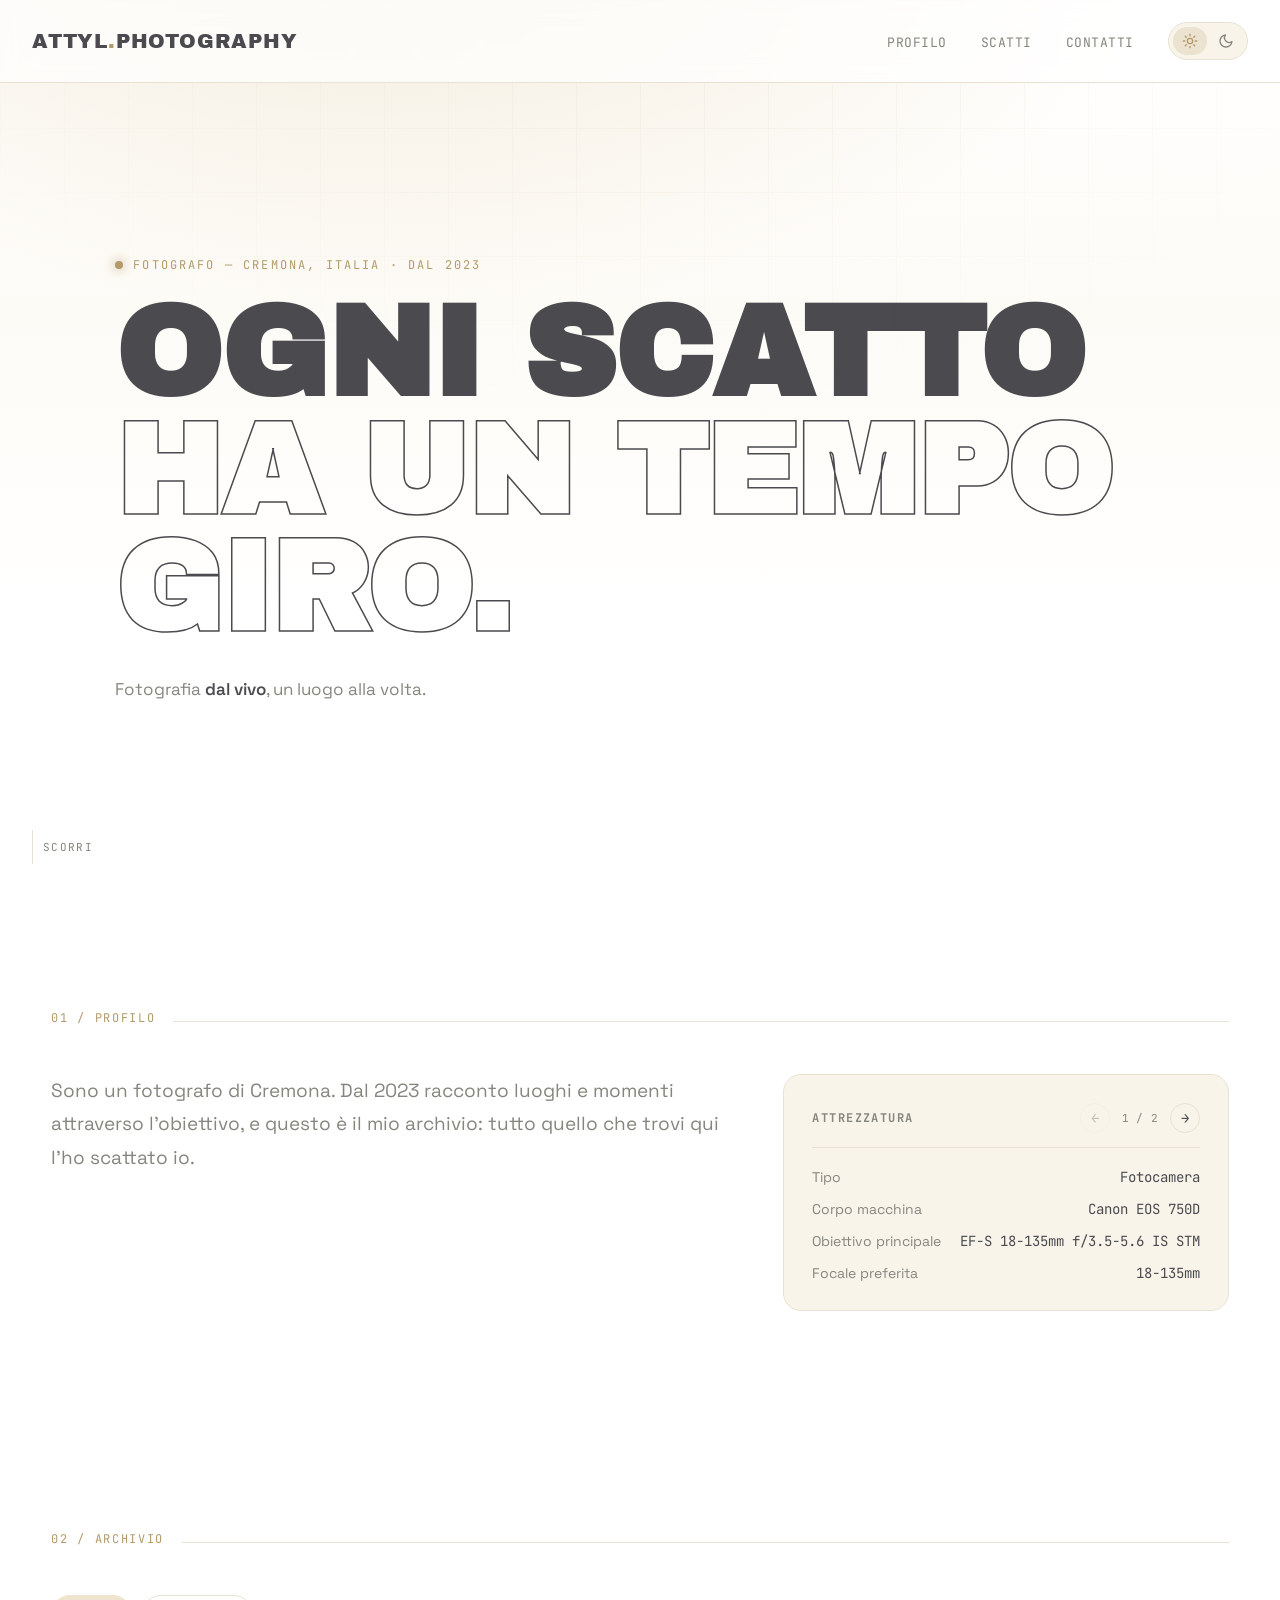
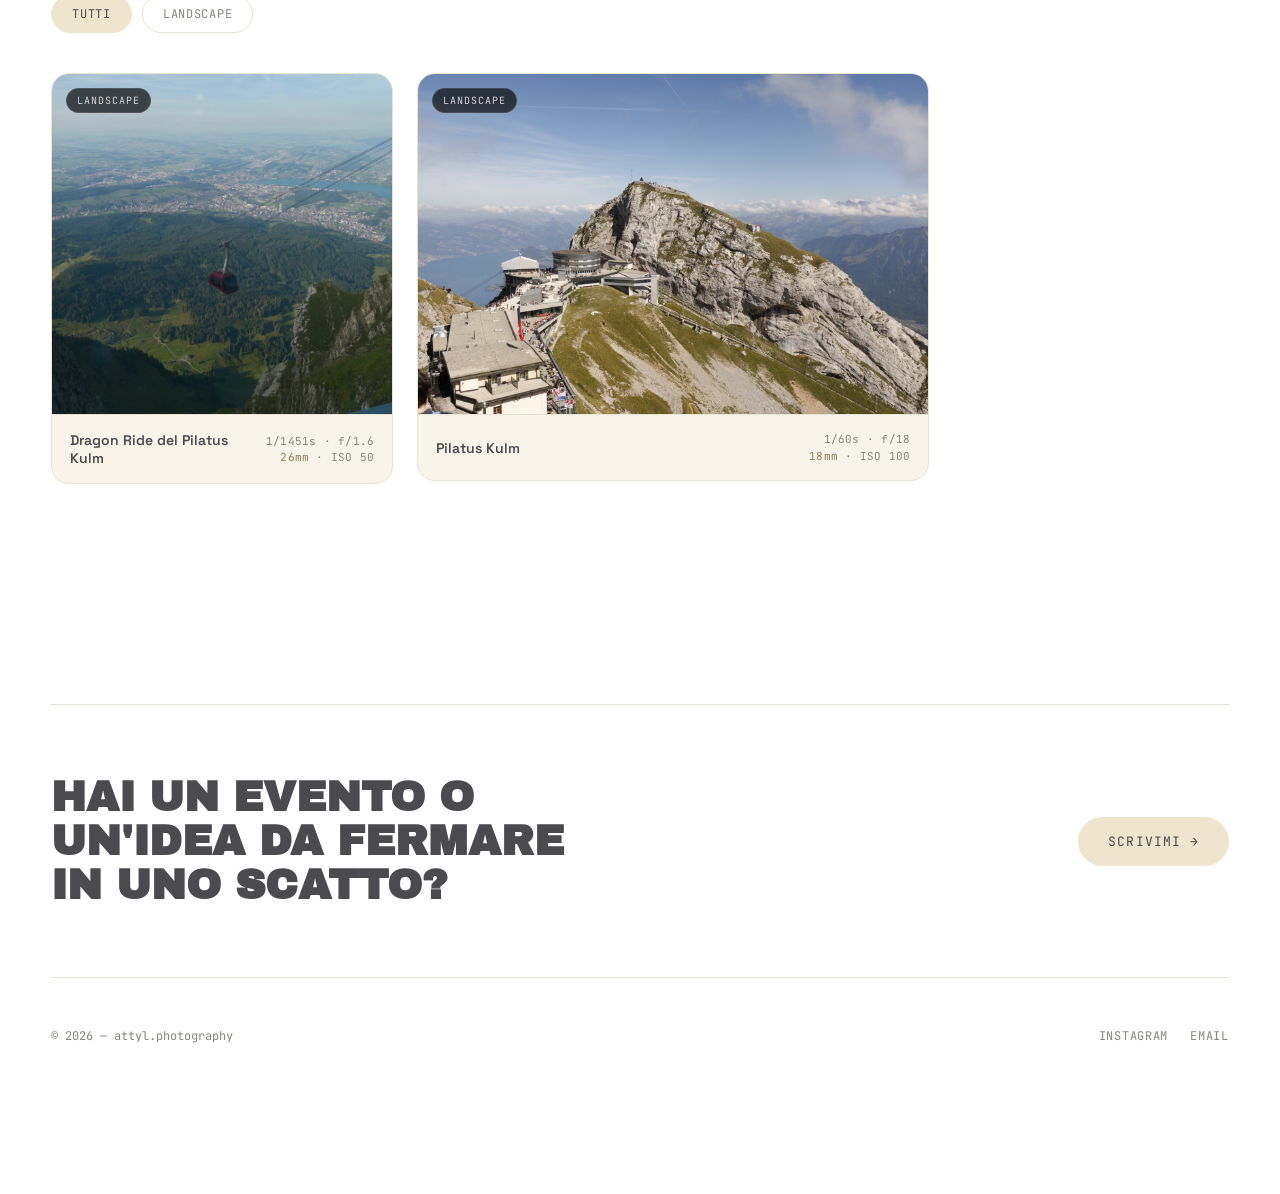
==== commit b9b3b152: "Ripristino pannello info EXIF nella lightbox e email di contatto + Backup V3 - Ripristinato il panne" ====
--- a/index.html
+++ b/index.html
@@ -102,14 +102,14 @@
   <div class="container">
     <div class="cta-strip reveal">
       <h3>Hai un evento o un'idea da fermare in uno scatto?</h3>
-      <a class="btn" href="mailto:tuonome@email.com">Scrivimi →</a>
+      <a class="btn" href="mailto:gxalternative1@gmail.com">Scrivimi →</a>
     </div>
 
     <footer>
       <span class="fmono">© 2026 — attyl.photography</span>
       <div class="socials">
         <a href="https://www.instagram.com/attyl.photography/" target="_blank" rel="noopener">Instagram</a>
-        <a href="mailto:tuonome@email.com">Email</a>
+        <a href="mailto:gxalternative1@gmail.com">Email</a>
       </div>
     </footer>
   </div>
@@ -117,7 +117,6 @@
 
 <div class="lightbox" id="lightbox" aria-hidden="true">
   <button class="lightbox-close" id="lightboxClose" aria-label="Chiudi anteprima">✕</button>
-
   <div class="lightbox-stage" id="lightboxStage">
     <div class="lightbox-photo" id="lightboxPhoto">
       <img id="lightboxImg" src="" alt="" draggable="false">
@@ -131,11 +130,20 @@
     <li role="menuitem" data-action="close" class="danger">Chiudi anteprima</li>
   </ul>
 
+  <aside class="lightbox-info" id="lightboxInfo" aria-hidden="true">
+    <div class="info-head">
+      <h3>Metadata EXIF</h3>
+      <button id="infoClose" aria-label="Chiudi info">✕</button>
+    </div>
+    <ul class="info-list" id="infoList"></ul>
+  </aside>
+
   <div class="lightbox-zoom mono">
     <button id="zoomOut" aria-label="Riduci zoom">−</button>
     <span class="zoom-level" id="zoomLevel">100%</span>
     <button id="zoomIn" aria-label="Aumenta zoom">+</button>
     <button class="zoom-reset" id="zoomReset">Reset</button>
+    <button class="zoom-info" id="zoomInfo" aria-label="Informazioni foto" title="Info (i)">i</button>
   </div>
 </div>
 
--- a/style.css
+++ b/style.css
@@ -612,6 +612,71 @@
   font-size:10px; text-transform:uppercase; letter-spacing:0.06em;
 }
 
+/* ---------- pannello info (stile Drive) ---------- */
+.lightbox-zoom .zoom-info{
+  font-family:Georgia, serif; font-style:italic; font-size:15px;
+}
+.lightbox-info{
+  position:absolute;
+  top:50%; right:clamp(16px, 3vw, 40px);
+  width:300px; max-height:70%;
+  z-index:1002;
+  background:rgba(19,19,22,0.97);
+  border:1px solid var(--line);
+  border-radius:var(--radius);
+  box-shadow:0 24px 60px rgba(0,0,0,0.55);
+  backdrop-filter:blur(8px);
+  padding:20px 22px;
+  overflow-y:auto;
+  opacity:0;
+  visibility:hidden;
+  transform:translateY(-50%) scale(0.96);
+  transition:opacity 0.2s ease, transform 0.2s ease, visibility 0.2s ease;
+}
+.lightbox.info-open .lightbox-info{
+  opacity:1; visibility:visible;
+  transform:translateY(-50%) scale(1);
+}
+
+.info-head{
+  display:flex; align-items:center; justify-content:space-between;
+  padding-bottom:16px; margin-bottom:8px;
+  border-bottom:1px solid var(--line);
+}
+.info-head h3{
+  font-family:'JetBrains Mono', monospace;
+  font-size:13px; font-weight:600;
+  color:var(--ink);
+  text-transform:uppercase; letter-spacing:0.12em;
+}
+.info-head button{
+  width:30px; height:30px; border-radius:50%;
+  border:1px solid var(--line); background:transparent;
+  color:var(--ink); cursor:pointer; font-size:13px;
+  transition:all 0.2s ease;
+}
+.info-head button:hover{ border-color:var(--accent); color:var(--accent); }
+
+.info-list{ list-style:none; }
+.info-list li{
+  display:flex; justify-content:space-between; gap:16px;
+  padding:14px 0;
+  border-bottom:1px solid var(--line);
+  font-family:'JetBrains Mono', monospace;
+  font-size:12px;
+}
+.info-list li span:first-child{ color:var(--ink-dim); }
+.info-list li span:last-child{ color:var(--ink); text-align:right; }
+
+@media(max-width:700px){
+  .lightbox-info{
+    top:auto; bottom:84px;
+    left:16px; right:16px; width:auto;
+    transform:translateY(12px) scale(0.98);
+  }
+  .lightbox.info-open .lightbox-info{ transform:translateY(0) scale(1); }
+}
+
 /* ---------- responsive ---------- */
 @media(min-width:1600px){
   .hero h1{ font-size:clamp(52px, 9vw, 190px); max-width:1400px; }
